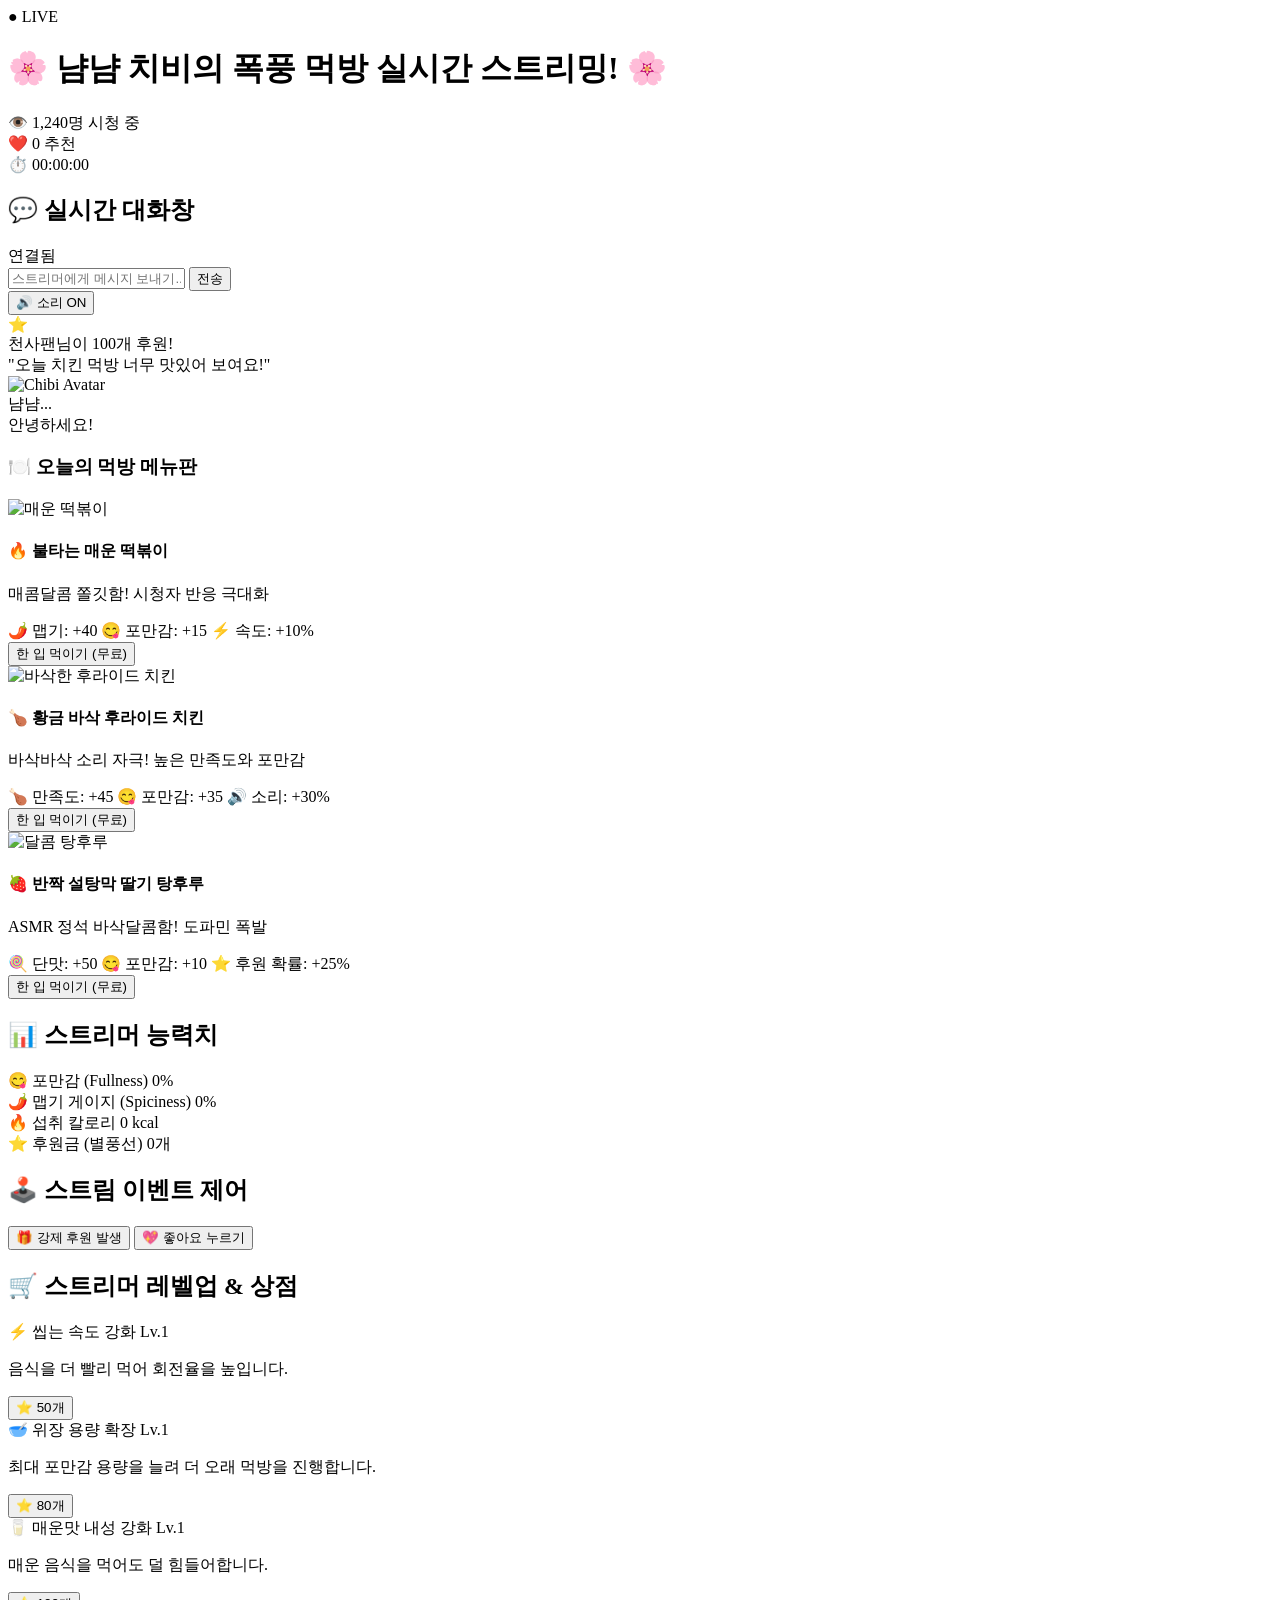
==== index.html @ 7b07ee80 "Upload index.html" ====
<!DOCTYPE html>
<html lang="ko">
<head>
    <meta charset="UTF-8">
    <meta name="viewport" content="width=device-width, initial-scale=1.0">
    <title>Chibi Mukbang Simulator - 침샘 자극 먹방 시뮬레이터</title>
    <meta name="description" content="귀여운 치비 캐릭터에게 맛있는 음식을 먹이고, 실시간 채팅 피드백과 별풍선 후원을 받으며 최고의 먹방 스트리머가 되어보세요!">
    
    <!-- Google Fonts -->
    <link rel="preconnect" href="https://fonts.googleapis.com">
    <link rel="preconnect" href="https://fonts.gstatic.com" crossorigin>
    <link href="https://fonts.googleapis.com/css2?family=Outfit:wght@300;400;600;800&family=Noto+Sans+KR:wght@300;400;700;900&display=swap" rel="stylesheet">
    
    <link rel="stylesheet" href="index.css">
</head>
<body>
    <div class="app-container">
        <!-- TOP BROADCAST HEADER -->
        <header class="stream-header">
            <div class="stream-title-group">
                <span class="live-badge" id="live-indicator">● LIVE</span>
                <h1 class="stream-title" id="main-title">🌸 냠냠 치비의 폭풍 먹방 실시간 스트리밍! 🌸</h1>
            </div>
            <div class="stream-meta">
                <div class="meta-item">
                    <span class="meta-icon">👁️</span>
                    <span id="viewer-count" class="meta-value">1,240</span>명 시청 중
                </div>
                <div class="meta-item">
                    <span class="meta-icon">❤️</span>
                    <span id="like-count" class="meta-value">0</span> 추천
                </div>
                <div class="meta-item">
                    <span class="meta-icon">⏱️</span>
                    <span id="stream-timer" class="meta-value">00:00:00</span>
                </div>
            </div>
        </header>

        <!-- MAIN LAYOUT GRID -->
        <main class="main-layout">
            <!-- LEFT PANEL: LIVE CHAT -->
            <section class="panel chat-panel" id="chat-section">
                <div class="panel-header">
                    <h2>💬 실시간 대화창</h2>
                    <span class="chat-status">연결됨</span>
                </div>
                <div class="chat-container" id="chat-messages">
                    <!-- Chat messages will be dynamically added here -->
                </div>
                <div class="chat-input-area">
                    <input type="text" id="user-chat-input" placeholder="스트리머에게 메시지 보내기..." autocomplete="off">
                    <button id="send-chat-btn">전송</button>
                </div>
            </section>

            <!-- CENTER PANEL: LIVE VIDEO STREAM & FOOD TABLE -->
            <section class="video-panel">
                <!-- Virtual Stream Screen -->
                <div class="stream-screen" id="stream-screen">
                    <!-- Floating coins / stars container -->
                    <div class="effect-layer" id="effect-layer"></div>
                    
                    <!-- Sound Toggle -->
                    <button class="sound-toggle" id="sound-toggle-btn" title="소리 켜기/끄기">🔊 소리 ON</button>
                    
                    <!-- Fullscreen donation overlay -->
                    <div class="donation-overlay" id="donation-overlay">
                        <div class="donation-alert-box">
                            <div class="star-animation">⭐</div>
                            <div class="donation-text" id="donation-alert-text">
                                <span class="donator-name">천사팬</span>님이 <span class="star-balloon-count">100개</span> 후원!
                            </div>
                            <div class="donation-message" id="donation-alert-message">"오늘 치킨 먹방 너무 맛있어 보여요!"</div>
                        </div>
                    </div>

                    <!-- Avatar Area -->
                    <div class="avatar-container" id="avatar-container">
                        <img src="assets/avatar_normal.jpg" alt="Chibi Avatar" class="avatar-image" id="avatar-img">
                        <div class="chewing-indicator" id="chewing-indicator">냠냠...</div>
                        <div class="reaction-bubble" id="reaction-bubble">안녕하세요!</div>
                    </div>
                </div>

                <!-- Food Table Display -->
                <div class="food-table-container">
                    <h3 class="section-title">🍽️ 오늘의 먹방 메뉴판</h3>
                    <div class="food-menu" id="food-menu-list">
                        <!-- Food card 1: Tteokbokki -->
                        <div class="food-card" id="food-tteokbokki" data-food="tteokbokki">
                            <div class="food-image-wrapper">
                                <img src="assets/tteokbokki.jpg" alt="매운 떡볶이">
                            </div>
                            <div class="food-info">
                                <h4 class="food-name">🔥 불타는 매운 떡볶이</h4>
                                <p class="food-desc">매콤달콤 쫄깃함! 시청자 반응 극대화</p>
                                <div class="food-stats">
                                    <span>🌶️ 맵기: +40</span>
                                    <span>😋 포만감: +15</span>
                                    <span>⚡ 속도: +10%</span>
                                </div>
                                <button class="feed-btn">한 입 먹이기 (무료)</button>
                            </div>
                        </div>

                        <!-- Food card 2: Fried Chicken -->
                        <div class="food-card" id="food-chicken" data-food="fried_chicken">
                            <div class="food-image-wrapper">
                                <img src="assets/fried_chicken.jpg" alt="바삭한 후라이드 치킨">
                            </div>
                            <div class="food-info">
                                <h4 class="food-name">🍗 황금 바삭 후라이드 치킨</h4>
                                <p class="food-desc">바삭바삭 소리 자극! 높은 만족도와 포만감</p>
                                <div class="food-stats">
                                    <span>🍗 만족도: +45</span>
                                    <span>😋 포만감: +35</span>
                                    <span>🔊 소리: +30%</span>
                                </div>
                                <button class="feed-btn">한 입 먹이기 (무료)</button>
                            </div>
                        </div>

                        <!-- Food card 3: Tanghulu -->
                        <div class="food-card" id="food-tanghulu" data-food="tanghulu">
                            <div class="food-image-wrapper">
                                <img src="assets/tanghulu.jpg" alt="달콤 탕후루">
                            </div>
                            <div class="food-info">
                                <h4 class="food-name">🍓 반짝 설탕막 딸기 탕후루</h4>
                                <p class="food-desc">ASMR 정석 바삭달콤함! 도파민 폭발</p>
                                <div class="food-stats">
                                    <span>🍭 단맛: +50</span>
                                    <span>😋 포만감: +10</span>
                                    <span>⭐ 후원 확률: +25%</span>
                                </div>
                                <button class="feed-btn">한 입 먹이기 (무료)</button>
                            </div>
                        </div>
                    </div>
                </div>
            </section>

            <!-- RIGHT PANEL: STATS & UPGRADES -->
            <section class="panel stats-panel">
                <!-- Streamer Stats -->
                <div class="panel-section stats-section">
                    <h2>📊 스트리머 능력치</h2>
                    <div class="progress-bar-group">
                        <div class="bar-label">
                            <span>😋 포만감 (Fullness)</span>
                            <span id="fullness-val">0%</span>
                        </div>
                        <div class="progress-bar">
                            <div class="bar-fill fullness-fill" id="fullness-bar" style="width: 0%"></div>
                        </div>
                    </div>

                    <div class="progress-bar-group">
                        <div class="bar-label">
                            <span>🌶️ 맵기 게이지 (Spiciness)</span>
                            <span id="spice-val">0%</span>
                        </div>
                        <div class="progress-bar">
                            <div class="bar-fill spice-fill" id="spice-bar" style="width: 0%"></div>
                        </div>
                    </div>

                    <div class="stats-grid">
                        <div class="stat-card">
                            <span class="stat-title">🔥 섭취 칼로리</span>
                            <span class="stat-value" id="calories-val">0 kcal</span>
                        </div>
                        <div class="stat-card gold-card">
                            <span class="stat-title">⭐ 후원금 (별풍선)</span>
                            <span class="stat-value" id="gold-val">0개</span>
                        </div>
                    </div>
                </div>

                <!-- Simulation controls (Debug/Cheats) -->
                <div class="panel-section debug-section">
                    <h2>🕹️ 스트림 이벤트 제어</h2>
                    <div class="btn-group-row">
                        <button class="action-btn" id="simulate-donation-btn">🎁 강제 후원 발생</button>
                        <button class="action-btn" id="stream-like-btn">💖 좋아요 누르기</button>
                    </div>
                </div>

                <!-- Upgrades / Shop -->
                <div class="panel-section shop-section">
                    <h2>🛒 스트리머 레벨업 & 상점</h2>
                    <div class="upgrade-list">
                        <!-- Upgrade 1 -->
                        <div class="upgrade-item" id="up-eat-speed">
                            <div class="upgrade-info">
                                <span class="upgrade-name">⚡ 씹는 속도 강화</span>
                                <span class="upgrade-level" id="eat-speed-lvl">Lv.1</span>
                                <p class="upgrade-desc">음식을 더 빨리 먹어 회전율을 높입니다.</p>
                            </div>
                            <button class="upgrade-btn" data-upgrade="speed">⭐ 50개</button>
                        </div>

                        <!-- Upgrade 2 -->
                        <div class="upgrade-item" id="up-stomach">
                            <div class="upgrade-info">
                                <span class="upgrade-name">🥣 위장 용량 확장</span>
                                <span class="upgrade-level" id="stomach-lvl">Lv.1</span>
                                <p class="upgrade-desc">최대 포만감 용량을 늘려 더 오래 먹방을 진행합니다.</p>
                            </div>
                            <button class="upgrade-btn" data-upgrade="stomach">⭐ 80개</button>
                        </div>

                        <!-- Upgrade 3 -->
                        <div class="upgrade-item" id="up-spice-res">
                            <div class="upgrade-info">
                                <span class="upgrade-name">🥛 매운맛 내성 강화</span>
                                <span class="upgrade-level" id="spice-lvl">Lv.1</span>
                                <p class="upgrade-desc">매운 음식을 먹어도 덜 힘들어합니다.</p>
                            </div>
                            <button class="upgrade-btn" data-upgrade="spice">⭐ 100개</button>
                        </div>
                    </div>
                </div>
            </section>
        </main>
    </div>

    <script src="app.js"></script>
</body>
</html>
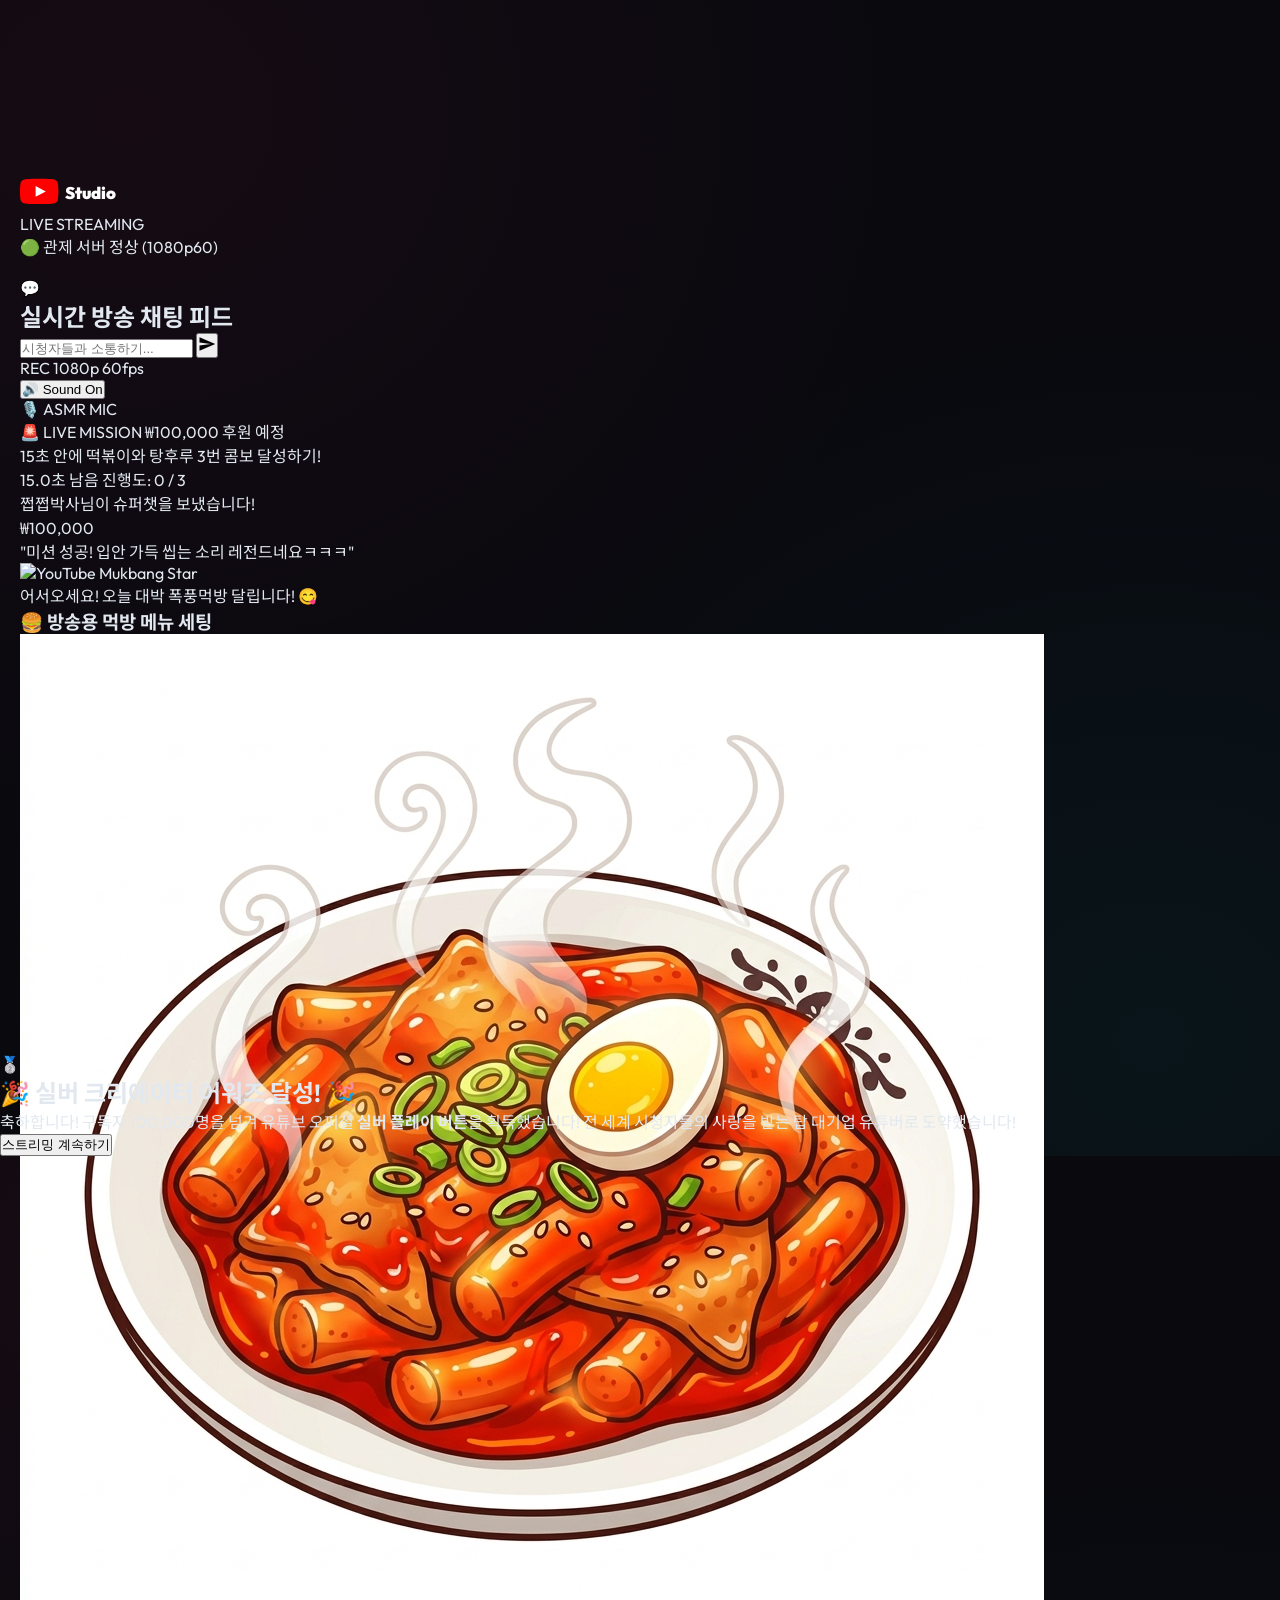
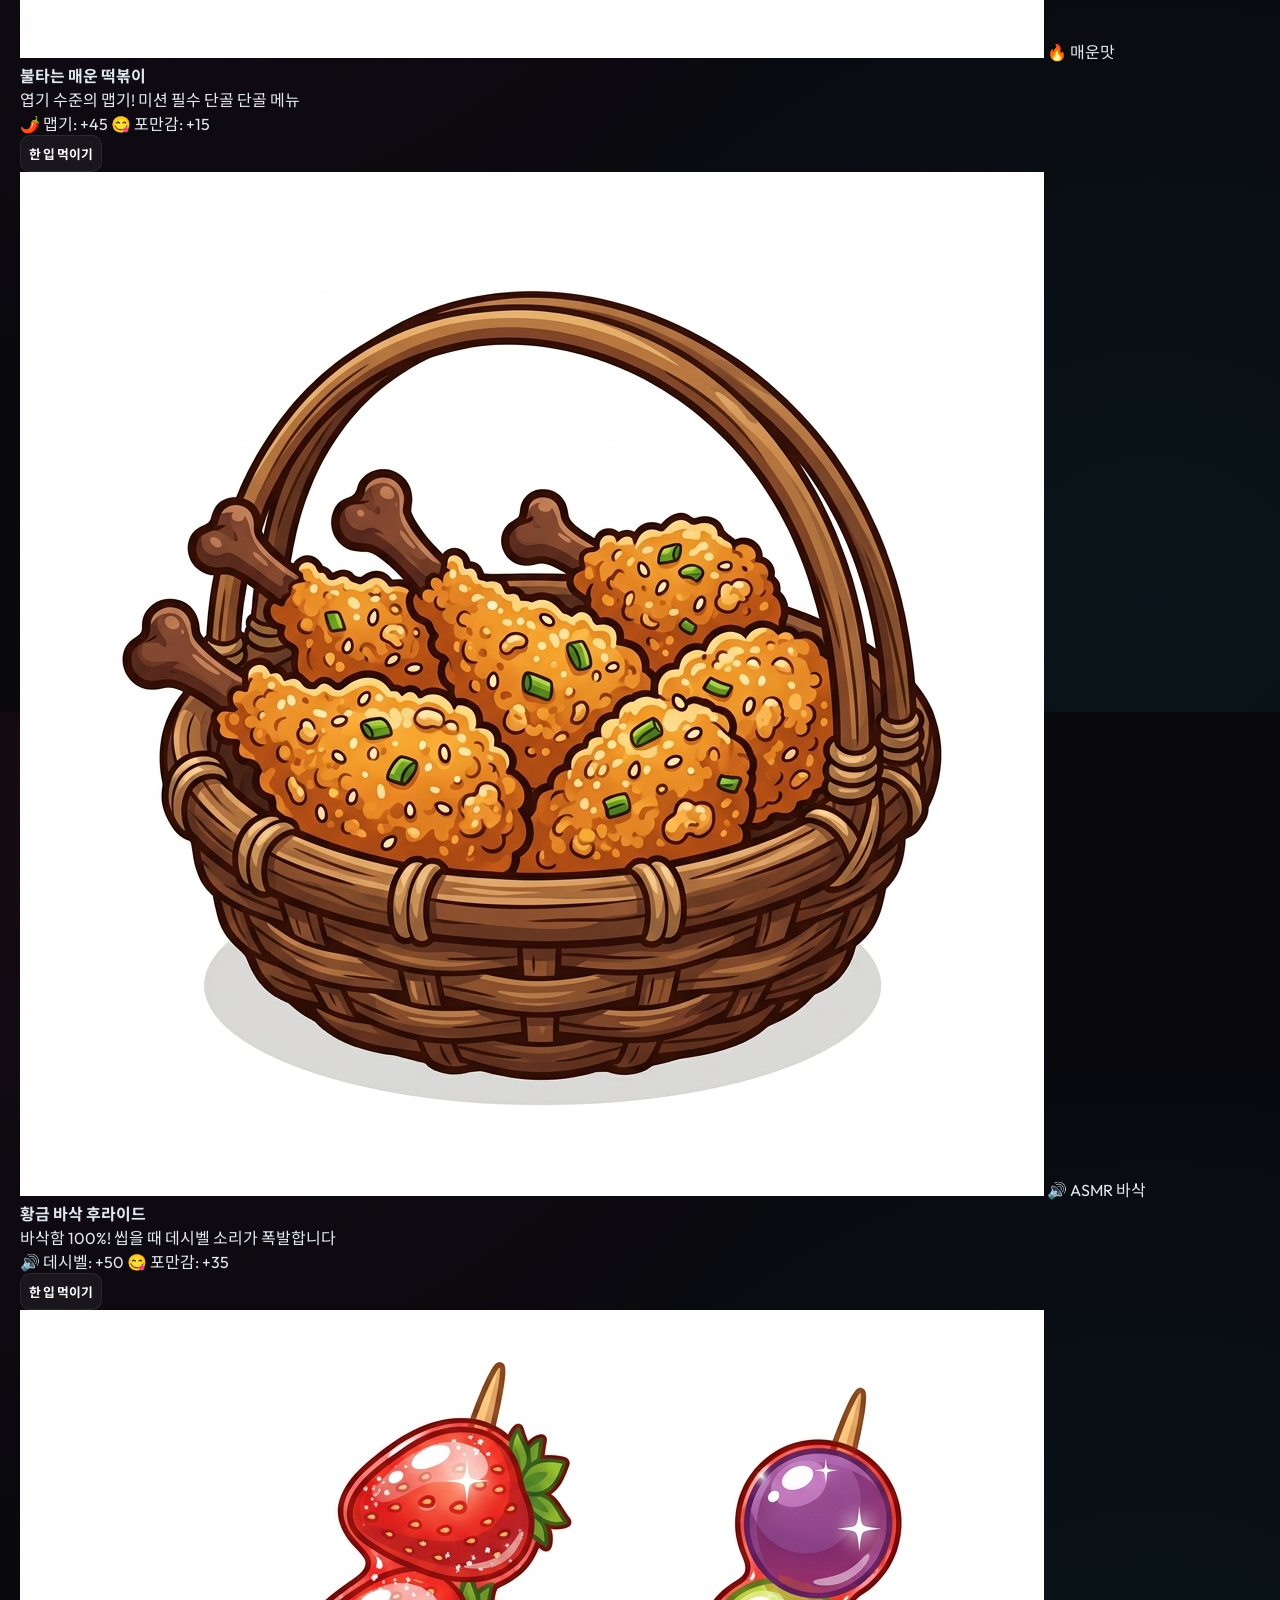
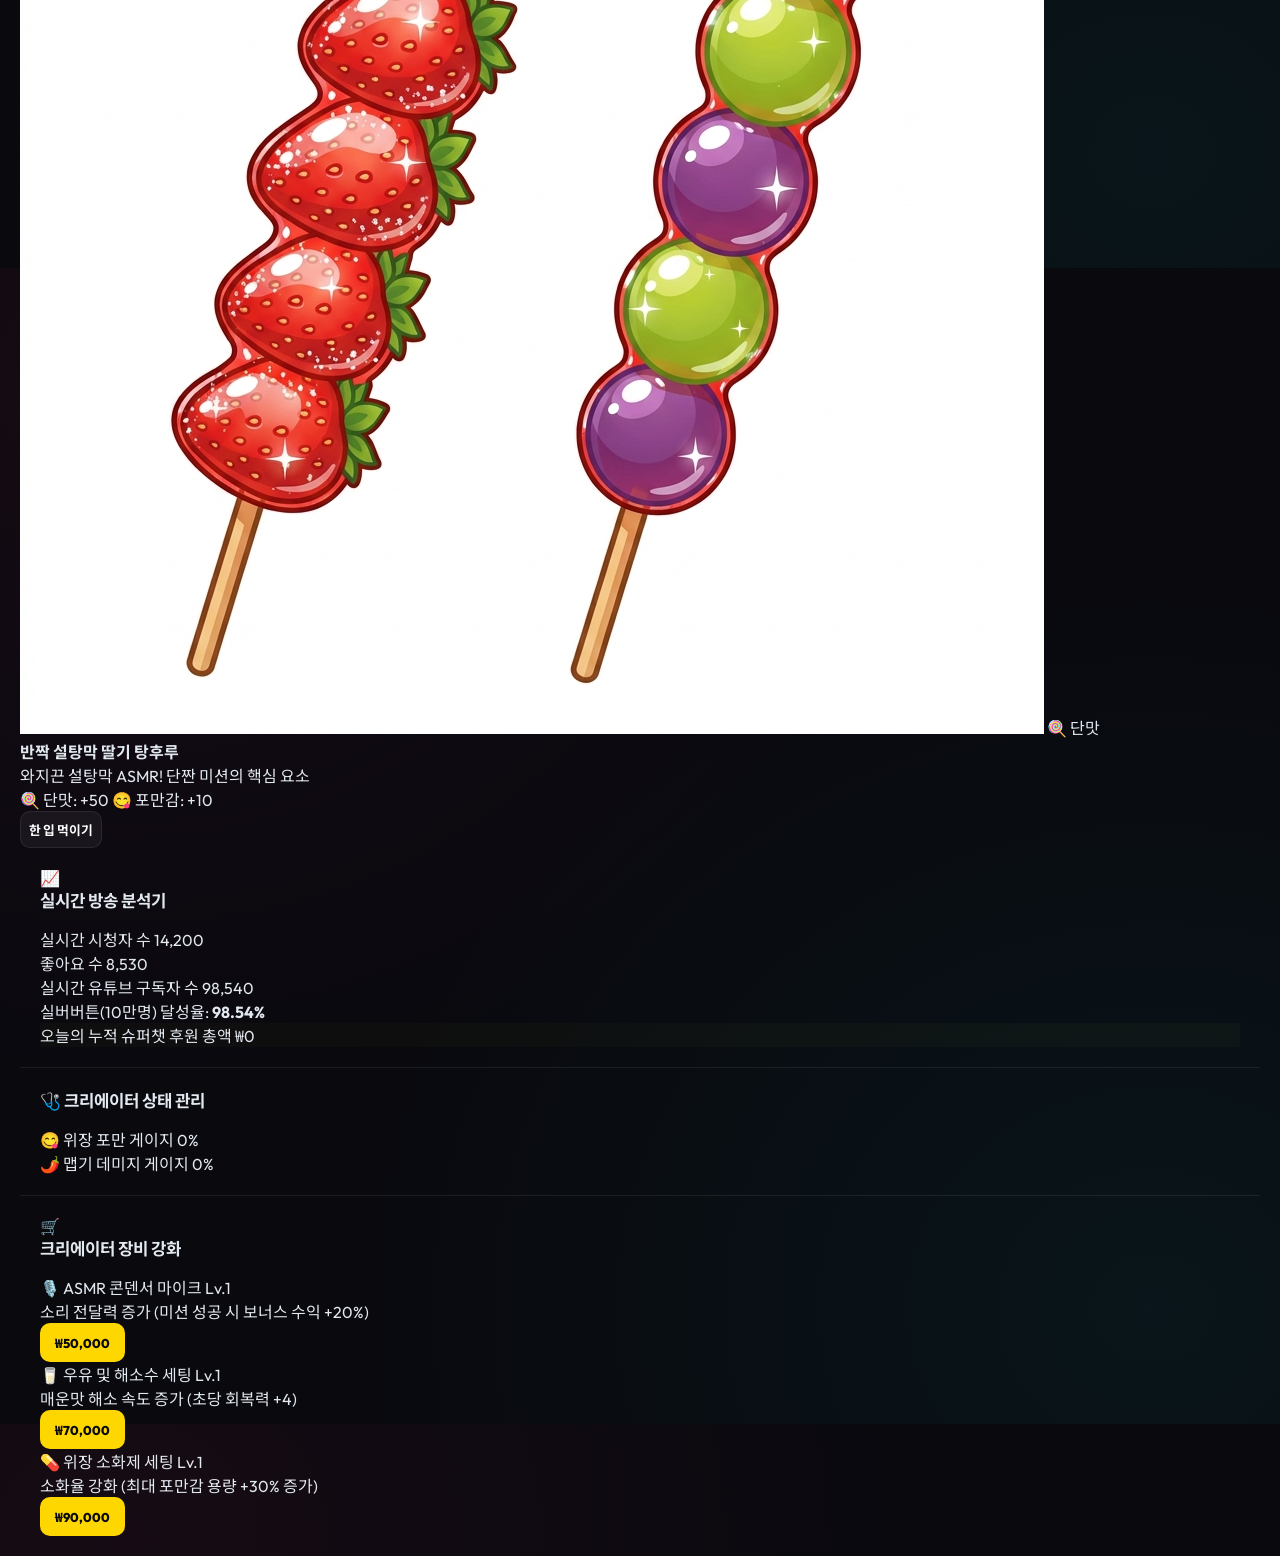
==== commit 8a064ce0: "Upload index.html" ====
--- a/index.html
+++ b/index.html
@@ -3,222 +3,302 @@
 <head>
     <meta charset="UTF-8">
     <meta name="viewport" content="width=device-width, initial-scale=1.0">
-    <title>Chibi Mukbang Simulator - 침샘 자극 먹방 시뮬레이터</title>
-    <meta name="description" content="귀여운 치비 캐릭터에게 맛있는 음식을 먹이고, 실시간 채팅 피드백과 별풍선 후원을 받으며 최고의 먹방 스트리머가 되어보세요!">
+    <title>YouTube Creator Mukbang Live - 크리에이터 먹방 라이브</title>
+    <meta name="description" content="인기 먹방 크리에이터가 되어 실시간 미션을 해결하고, 고액의 슈퍼챗 후원을 유도해 대기업 실버버튼 유튜버로 성장하세요!">
     
     <!-- Google Fonts -->
     <link rel="preconnect" href="https://fonts.googleapis.com">
     <link rel="preconnect" href="https://fonts.gstatic.com" crossorigin>
-    <link href="https://fonts.googleapis.com/css2?family=Outfit:wght@300;400;600;800&family=Noto+Sans+KR:wght@300;400;700;900&display=swap" rel="stylesheet">
+    <link href="https://fonts.googleapis.com/css2?family=Outfit:wght@300;400;600;700;900&family=Noto+Sans+KR:wght@300;400;500;700;900&display=swap" rel="stylesheet">
     
     <link rel="stylesheet" href="index.css">
 </head>
 <body>
+    <!-- Fullscreen celebration confetti canvas -->
+    <canvas id="confetti-canvas"></canvas>
+
     <div class="app-container">
-        <!-- TOP BROADCAST HEADER -->
-        <header class="stream-header">
-            <div class="stream-title-group">
-                <span class="live-badge" id="live-indicator">● LIVE</span>
-                <h1 class="stream-title" id="main-title">🌸 냠냠 치비의 폭풍 먹방 실시간 스트리밍! 🌸</h1>
+        <!-- YOUTUBE CREATOR STUDIO HEADER -->
+        <header class="studio-header">
+            <div class="header-left">
+                <!-- YouTube Logo SVG -->
+                <svg class="yt-logo" viewBox="0 0 200 60" width="120" height="36">
+                    <path fill="#FF0000" d="M63,14.8c-0.7-2.6-2.7-4.7-5.3-5.4C53,8,32,8,32,8S11,8,6.3,9.4c-2.6,0.7-4.6,2.7-5.3,5.4C0,19.5,0,29,0,29s0,9.5,1,14.2c0.7,2.6,2.7,4.7,5.3,5.4C11,50,32,50,32,50s21,0,25.7-1.4c2.6-0.7,4.6-2.7,5.3-5.4c1-4.7,1-14.2,1-14.2S64,19.5,63,14.8z"/>
+                    <polygon fill="#FFFFFF" points="26,38 43,29 26,20"/>
+                    <text x="75" y="42" font-family="'Outfit', sans-serif" font-weight="900" font-size="28" fill="#FFFFFF">Studio</text>
+                </svg>
+                <div class="stream-badge-group">
+                    <span class="live-dot"></span>
+                    <span class="live-label">LIVE STREAMING</span>
+                </div>
             </div>
-            <div class="stream-meta">
-                <div class="meta-item">
-                    <span class="meta-icon">👁️</span>
-                    <span id="viewer-count" class="meta-value">1,240</span>명 시청 중
-                </div>
-                <div class="meta-item">
-                    <span class="meta-icon">❤️</span>
-                    <span id="like-count" class="meta-value">0</span> 추천
-                </div>
-                <div class="meta-item">
-                    <span class="meta-icon">⏱️</span>
-                    <span id="stream-timer" class="meta-value">00:00:00</span>
-                </div>
+            <div class="header-right">
+                <span class="server-status">🟢 관제 서버 정상 (1080p60)</span>
             </div>
         </header>
 
-        <!-- MAIN LAYOUT GRID -->
-        <main class="main-layout">
-            <!-- LEFT PANEL: LIVE CHAT -->
-            <section class="panel chat-panel" id="chat-section">
-                <div class="panel-header">
-                    <h2>💬 실시간 대화창</h2>
-                    <span class="chat-status">연결됨</span>
-                </div>
-                <div class="chat-container" id="chat-messages">
-                    <!-- Chat messages will be dynamically added here -->
-                </div>
-                <div class="chat-input-area">
-                    <input type="text" id="user-chat-input" placeholder="스트리머에게 메시지 보내기..." autocomplete="off">
-                    <button id="send-chat-btn">전송</button>
+        <!-- MAIN CREATOR WORKSPACE GRID -->
+        <main class="creator-workspace">
+            
+            <!-- LEFT PANEL: CHAT & SUPER CHATS -->
+            <section class="workspace-panel chat-panel-container">
+                <div class="panel-head">
+                    <div class="panel-title">
+                        <span class="icon">💬</span>
+                        <h2>실시간 방송 채팅 피드</h2>
+                    </div>
+                </div>
+                
+                <!-- Pinned Super Chats Section -->
+                <div class="pinned-superchats" id="pinned-superchats-area">
+                    <!-- Super chat banners will attach here dynamically -->
+                </div>
+                
+                <!-- Chat Feed Scroll Container -->
+                <div class="chat-feed" id="chat-messages">
+                    <!-- Dynamic chat messages go here -->
+                </div>
+                
+                <!-- Chat Input (Interactive UI) -->
+                <div class="chat-input-wrapper">
+                    <input type="text" id="user-chat-input" placeholder="시청자들과 소통하기..." autocomplete="off">
+                    <button id="send-chat-btn">
+                        <svg viewBox="0 0 24 24" width="18" height="18" fill="currentColor">
+                            <path d="M2.01 21L23 12 2.01 3 2 10l15 2-15 2z"/>
+                        </svg>
+                    </button>
                 </div>
             </section>
 
-            <!-- CENTER PANEL: LIVE VIDEO STREAM & FOOD TABLE -->
-            <section class="video-panel">
-                <!-- Virtual Stream Screen -->
-                <div class="stream-screen" id="stream-screen">
-                    <!-- Floating coins / stars container -->
+            <!-- CENTER PANEL: CAMERA FEED & FOOD MENU -->
+            <section class="center-content">
+                
+                <!-- Camera Feed Container (Streaming screen) -->
+                <div class="camera-feed-box" id="stream-screen">
+                    <!-- Confetti particle element layer -->
                     <div class="effect-layer" id="effect-layer"></div>
-                    
-                    <!-- Sound Toggle -->
-                    <button class="sound-toggle" id="sound-toggle-btn" title="소리 켜기/끄기">🔊 소리 ON</button>
-                    
-                    <!-- Fullscreen donation overlay -->
-                    <div class="donation-overlay" id="donation-overlay">
-                        <div class="donation-alert-box">
-                            <div class="star-animation">⭐</div>
-                            <div class="donation-text" id="donation-alert-text">
-                                <span class="donator-name">천사팬</span>님이 <span class="star-balloon-count">100개</span> 후원!
-                            </div>
-                            <div class="donation-message" id="donation-alert-message">"오늘 치킨 먹방 너무 맛있어 보여요!"</div>
-                        </div>
-                    </div>
-
-                    <!-- Avatar Area -->
-                    <div class="avatar-container" id="avatar-container">
-                        <img src="assets/avatar_normal.jpg" alt="Chibi Avatar" class="avatar-image" id="avatar-img">
-                        <div class="chewing-indicator" id="chewing-indicator">냠냠...</div>
-                        <div class="reaction-bubble" id="reaction-bubble">안녕하세요!</div>
-                    </div>
-                </div>
-
-                <!-- Food Table Display -->
-                <div class="food-table-container">
-                    <h3 class="section-title">🍽️ 오늘의 먹방 메뉴판</h3>
-                    <div class="food-menu" id="food-menu-list">
-                        <!-- Food card 1: Tteokbokki -->
-                        <div class="food-card" id="food-tteokbokki" data-food="tteokbokki">
-                            <div class="food-image-wrapper">
-                                <img src="assets/tteokbokki.jpg" alt="매운 떡볶이">
-                            </div>
-                            <div class="food-info">
-                                <h4 class="food-name">🔥 불타는 매운 떡볶이</h4>
-                                <p class="food-desc">매콤달콤 쫄깃함! 시청자 반응 극대화</p>
-                                <div class="food-stats">
-                                    <span>🌶️ 맵기: +40</span>
+
+                    <!-- Viewfinder Camera Overlays (Premium Detail) -->
+                    <div class="camera-grid-lines"></div>
+                    <div class="camera-corners"></div>
+                    <div class="camera-rec-group">
+                        <span class="rec-dot"></span>
+                        <span class="rec-text">REC</span>
+                        <span class="rec-quality">1080p 60fps</span>
+                    </div>
+
+                    <!-- Audio sound settings -->
+                    <button class="sound-control-btn" id="sound-toggle-btn">🔊 Sound On</button>
+
+                    <!-- Real-Time ASMR Mic Equalizer Graph -->
+                    <div class="asmr-mic-meter">
+                        <div class="mic-icon">🎙️ ASMR MIC</div>
+                        <div class="equalizer-bars" id="eq-bars">
+                            <div class="eq-bar" style="height: 10%"></div>
+                            <div class="eq-bar" style="height: 15%"></div>
+                            <div class="eq-bar" style="height: 8%"></div>
+                            <div class="eq-bar" style="height: 25%"></div>
+                            <div class="eq-bar" style="height: 18%"></div>
+                            <div class="eq-bar" style="height: 35%"></div>
+                            <div class="eq-bar" style="height: 12%"></div>
+                            <div class="eq-bar" style="height: 5%"></div>
+                        </div>
+                    </div>
+
+                    <!-- Dynamic Live Mission Box overlay -->
+                    <div class="live-mission-card" id="mission-card">
+                        <div class="mission-header">
+                            <span class="mission-tag">🚨 LIVE MISSION</span>
+                            <span class="mission-reward" id="mission-reward-txt">₩100,000 후원 예정</span>
+                        </div>
+                        <div class="mission-body">
+                            <p class="mission-desc" id="mission-desc-txt">15초 안에 떡볶이와 탕후루 3번 콤보 달성하기!</p>
+                            <!-- Progress bar -->
+                            <div class="mission-progress-container">
+                                <div class="mission-progress-bar" id="mission-progress-bar" style="width: 100%"></div>
+                            </div>
+                            <div class="mission-meta">
+                                <span class="mission-timer" id="mission-timer-txt">15.0초 남음</span>
+                                <span class="mission-status" id="mission-status-txt">진행도: 0 / 3</span>
+                            </div>
+                        </div>
+                    </div>
+
+                    <!-- Giant Overlay Alert for Super Chat Success -->
+                    <div class="superchat-fullscreen-overlay" id="superchat-overlay">
+                        <div class="sc-alert-card">
+                            <div class="sc-alert-header">
+                                <span class="sc-alert-name" id="sc-alert-user">쩝쩝박사</span>님이 슈퍼챗을 보냈습니다!
+                            </div>
+                            <div class="sc-alert-amount" id="sc-alert-price">₩100,000</div>
+                            <div class="sc-alert-message" id="sc-alert-msg">"미션 성공! 입안 가득 씹는 소리 레전드네요ㅋㅋㅋ"</div>
+                        </div>
+                    </div>
+
+                    <!-- Main Character View (The kid uploaded image) -->
+                    <div class="character-wrapper" id="avatar-container">
+                        <img src="assets/avatar_kid.png" alt="YouTube Mukbang Star" class="character-img" id="avatar-img">
+                        <!-- Chewing details -->
+                        <div class="chewing-crumbs" id="chewing-crumbs"></div>
+                        <div class="avatar-balloon" id="avatar-speech">어서오세요! 오늘 대박 폭풍먹방 달립니다! 😋</div>
+                    </div>
+                </div>
+
+                <!-- Food Menu Board -->
+                <div class="menu-board">
+                    <h3 class="board-title">🍔 방송용 먹방 메뉴 세팅</h3>
+                    <div class="food-grid">
+                        <!-- Food 1: Spicy Tteokbokki -->
+                        <div class="food-item-card" data-food="tteokbokki">
+                            <div class="food-thumb">
+                                <img src="assets/tteokbokki.jpg" alt="떡볶이">
+                                <span class="food-flavor spicy-tag">🔥 매운맛</span>
+                            </div>
+                            <div class="food-details">
+                                <h4>불타는 매운 떡볶이</h4>
+                                <p>엽기 수준의 맵기! 미션 필수 단골 단골 메뉴</p>
+                                <div class="food-spec">
+                                    <span>🌶️ 맵기: +45</span>
                                     <span>😋 포만감: +15</span>
-                                    <span>⚡ 속도: +10%</span>
                                 </div>
-                                <button class="feed-btn">한 입 먹이기 (무료)</button>
-                            </div>
-                        </div>
-
-                        <!-- Food card 2: Fried Chicken -->
-                        <div class="food-card" id="food-chicken" data-food="fried_chicken">
-                            <div class="food-image-wrapper">
-                                <img src="assets/fried_chicken.jpg" alt="바삭한 후라이드 치킨">
-                            </div>
-                            <div class="food-info">
-                                <h4 class="food-name">🍗 황금 바삭 후라이드 치킨</h4>
-                                <p class="food-desc">바삭바삭 소리 자극! 높은 만족도와 포만감</p>
-                                <div class="food-stats">
-                                    <span>🍗 만족도: +45</span>
+                                <button class="feed-btn">한 입 먹이기</button>
+                            </div>
+                        </div>
+
+                        <!-- Food 2: Crispy Chicken -->
+                        <div class="food-item-card" data-food="fried_chicken">
+                            <div class="food-thumb">
+                                <img src="assets/fried_chicken.jpg" alt="치킨">
+                                <span class="food-flavor crispy-tag">🔊 ASMR 바삭</span>
+                            </div>
+                            <div class="food-details">
+                                <h4>황금 바삭 후라이드</h4>
+                                <p>바삭함 100%! 씹을 때 데시벨 소리가 폭발합니다</p>
+                                <div class="food-spec">
+                                    <span>🔊 데시벨: +50</span>
                                     <span>😋 포만감: +35</span>
-                                    <span>🔊 소리: +30%</span>
                                 </div>
-                                <button class="feed-btn">한 입 먹이기 (무료)</button>
-                            </div>
-                        </div>
-
-                        <!-- Food card 3: Tanghulu -->
-                        <div class="food-card" id="food-tanghulu" data-food="tanghulu">
-                            <div class="food-image-wrapper">
-                                <img src="assets/tanghulu.jpg" alt="달콤 탕후루">
-                            </div>
-                            <div class="food-info">
-                                <h4 class="food-name">🍓 반짝 설탕막 딸기 탕후루</h4>
-                                <p class="food-desc">ASMR 정석 바삭달콤함! 도파민 폭발</p>
-                                <div class="food-stats">
+                                <button class="feed-btn">한 입 먹이기</button>
+                            </div>
+                        </div>
+
+                        <!-- Food 3: Sweet Tanghulu -->
+                        <div class="food-item-card" data-food="tanghulu">
+                            <div class="food-thumb">
+                                <img src="assets/tanghulu.jpg" alt="탕후루">
+                                <span class="food-flavor sweet-tag">🍭 단맛</span>
+                            </div>
+                            <div class="food-details">
+                                <h4>반짝 설탕막 딸기 탕후루</h4>
+                                <p>와지끈 설탕막 ASMR! 단짠 미션의 핵심 요소</p>
+                                <div class="food-spec">
                                     <span>🍭 단맛: +50</span>
                                     <span>😋 포만감: +10</span>
-                                    <span>⭐ 후원 확률: +25%</span>
                                 </div>
-                                <button class="feed-btn">한 입 먹이기 (무료)</button>
+                                <button class="feed-btn">한 입 먹이기</button>
                             </div>
                         </div>
                     </div>
                 </div>
             </section>
 
-            <!-- RIGHT PANEL: STATS & UPGRADES -->
-            <section class="panel stats-panel">
-                <!-- Streamer Stats -->
-                <div class="panel-section stats-section">
-                    <h2>📊 스트리머 능력치</h2>
-                    <div class="progress-bar-group">
-                        <div class="bar-label">
-                            <span>😋 포만감 (Fullness)</span>
-                            <span id="fullness-val">0%</span>
-                        </div>
-                        <div class="progress-bar">
-                            <div class="bar-fill fullness-fill" id="fullness-bar" style="width: 0%"></div>
-                        </div>
-                    </div>
-
-                    <div class="progress-bar-group">
-                        <div class="bar-label">
-                            <span>🌶️ 맵기 게이지 (Spiciness)</span>
-                            <span id="spice-val">0%</span>
-                        </div>
-                        <div class="progress-bar">
-                            <div class="bar-fill spice-fill" id="spice-bar" style="width: 0%"></div>
-                        </div>
-                    </div>
-
-                    <div class="stats-grid">
-                        <div class="stat-card">
-                            <span class="stat-title">🔥 섭취 칼로리</span>
-                            <span class="stat-value" id="calories-val">0 kcal</span>
-                        </div>
-                        <div class="stat-card gold-card">
-                            <span class="stat-title">⭐ 후원금 (별풍선)</span>
-                            <span class="stat-value" id="gold-val">0개</span>
-                        </div>
-                    </div>
-                </div>
-
-                <!-- Simulation controls (Debug/Cheats) -->
-                <div class="panel-section debug-section">
-                    <h2>🕹️ 스트림 이벤트 제어</h2>
-                    <div class="btn-group-row">
-                        <button class="action-btn" id="simulate-donation-btn">🎁 강제 후원 발생</button>
-                        <button class="action-btn" id="stream-like-btn">💖 좋아요 누르기</button>
-                    </div>
-                </div>
-
-                <!-- Upgrades / Shop -->
+            <!-- RIGHT PANEL: DASHBOARD & UPGRADES -->
+            <section class="workspace-panel stats-panel-container">
+                <!-- YouTube Real-Time Live Analytics -->
+                <div class="panel-section analytics-section">
+                    <div class="panel-title">
+                        <span class="icon">📈</span>
+                        <h2>실시간 방송 분석기</h2>
+                    </div>
+                    
+                    <!-- Stats Dashboard Grid -->
+                    <div class="analytics-grid">
+                        <div class="analytics-card">
+                            <span class="card-lbl">실시간 시청자 수</span>
+                            <span class="card-val text-blue" id="viewer-count">14,200</span>
+                        </div>
+                        <div class="analytics-card">
+                            <span class="card-lbl">좋아요 수</span>
+                            <span class="card-val text-pink" id="like-count">8,530</span>
+                        </div>
+                        <div class="analytics-card full-width-card">
+                            <span class="card-lbl">실시간 유튜브 구독자 수</span>
+                            <span class="card-val text-red" id="sub-count">98,540</span>
+                            <!-- Progress bar to 100K (Silver Play Button) -->
+                            <div class="goal-sub-progress">
+                                <div class="goal-sub-fill" id="goal-sub-bar" style="width: 98.54%"></div>
+                            </div>
+                            <span class="goal-lbl">실버버튼(10만명) 달성율: <b id="goal-percent-lbl">98.54%</b></span>
+                        </div>
+                        <div class="analytics-card full-width-card gold-card">
+                            <span class="card-lbl">오늘의 누적 슈퍼챗 후원 총액</span>
+                            <span class="card-val text-gold" id="revenue-count">₩0</span>
+                        </div>
+                    </div>
+                </div>
+
+                <!-- Streamer Gauges (spice/fullness) -->
+                <div class="panel-section condition-section">
+                    <h2>🩺 크리에이터 상태 관리</h2>
+                    
+                    <!-- Fullness Gauge -->
+                    <div class="gauge-wrapper">
+                        <div class="gauge-header">
+                            <span>😋 위장 포만 게이지</span>
+                            <span id="fullness-txt">0%</span>
+                        </div>
+                        <div class="progress-track">
+                            <div class="progress-fill fill-blue" id="fullness-bar" style="width: 0%"></div>
+                        </div>
+                    </div>
+
+                    <!-- Spiciness Gauge -->
+                    <div class="gauge-wrapper">
+                        <div class="gauge-header">
+                            <span>🌶️ 맵기 데미지 게이지</span>
+                            <span id="spice-txt">0%</span>
+                        </div>
+                        <div class="progress-track">
+                            <div class="progress-fill fill-red" id="spice-bar" style="width: 0%"></div>
+                        </div>
+                    </div>
+                </div>
+
+                <!-- Upgrades / Level Shop -->
                 <div class="panel-section shop-section">
-                    <h2>🛒 스트리머 레벨업 & 상점</h2>
-                    <div class="upgrade-list">
-                        <!-- Upgrade 1 -->
-                        <div class="upgrade-item" id="up-eat-speed">
-                            <div class="upgrade-info">
-                                <span class="upgrade-name">⚡ 씹는 속도 강화</span>
-                                <span class="upgrade-level" id="eat-speed-lvl">Lv.1</span>
-                                <p class="upgrade-desc">음식을 더 빨리 먹어 회전율을 높입니다.</p>
-                            </div>
-                            <button class="upgrade-btn" data-upgrade="speed">⭐ 50개</button>
-                        </div>
-
-                        <!-- Upgrade 2 -->
-                        <div class="upgrade-item" id="up-stomach">
-                            <div class="upgrade-info">
-                                <span class="upgrade-name">🥣 위장 용량 확장</span>
-                                <span class="upgrade-level" id="stomach-lvl">Lv.1</span>
-                                <p class="upgrade-desc">최대 포만감 용량을 늘려 더 오래 먹방을 진행합니다.</p>
-                            </div>
-                            <button class="upgrade-btn" data-upgrade="stomach">⭐ 80개</button>
-                        </div>
-
-                        <!-- Upgrade 3 -->
-                        <div class="upgrade-item" id="up-spice-res">
-                            <div class="upgrade-info">
-                                <span class="upgrade-name">🥛 매운맛 내성 강화</span>
-                                <span class="upgrade-level" id="spice-lvl">Lv.1</span>
-                                <p class="upgrade-desc">매운 음식을 먹어도 덜 힘들어합니다.</p>
-                            </div>
-                            <button class="upgrade-btn" data-upgrade="spice">⭐ 100개</button>
+                    <div class="panel-title">
+                        <span class="icon">🛒</span>
+                        <h2>크리에이터 장비 강화</h2>
+                    </div>
+                    <div class="equipment-list">
+                        <!-- Upgrade Item 1 -->
+                        <div class="equip-item" id="up-mic">
+                            <div class="equip-info">
+                                <span class="equip-name">🎙️ ASMR 콘덴서 마이크</span>
+                                <span class="equip-level" id="mic-lvl-lbl">Lv.1</span>
+                                <p>소리 전달력 증가 (미션 성공 시 보너스 수익 +20%)</p>
+                            </div>
+                            <button class="upgrade-btn" data-upgrade="mic">₩50,000</button>
+                        </div>
+
+                        <!-- Upgrade Item 2 -->
+                        <div class="equip-item" id="up-water">
+                            <div class="equip-info">
+                                <span class="equip-name">🥛 우유 및 해소수 세팅</span>
+                                <span class="equip-level" id="water-lvl-lbl">Lv.1</span>
+                                <p>매운맛 해소 속도 증가 (초당 회복력 +4)</p>
+                            </div>
+                            <button class="upgrade-btn" data-upgrade="water">₩70,000</button>
+                        </div>
+
+                        <!-- Upgrade Item 3 -->
+                        <div class="equip-item" id="up-stomach">
+                            <div class="equip-info">
+                                <span class="equip-name">💊 위장 소화제 세팅</span>
+                                <span class="equip-level" id="stomach-lvl-lbl">Lv.1</span>
+                                <p>소화율 강화 (최대 포만감 용량 +30% 증가)</p>
+                            </div>
+                            <button class="upgrade-btn" data-upgrade="stomach">₩90,000</button>
                         </div>
                     </div>
                 </div>
@@ -226,6 +306,16 @@
         </main>
     </div>
 
+    <!-- Silver Play Button popup container -->
+    <div class="silver-modal" id="silver-modal">
+        <div class="silver-card">
+            <div class="silver-trophy">🥈</div>
+            <h2>🎉 실버 크리에이터 어워즈 달성! 🎉</h2>
+            <p>축하합니다! 구독자 100,000명을 넘겨 유튜브 오피셜 <b>실버 플레이 버튼</b>을 획득했습니다! 전 세계 시청자들의 사랑을 받는 탑 대기업 유튜버로 도약했습니다!</p>
+            <button class="close-modal-btn" onclick="document.getElementById('silver-modal').style.display='none'">스트리밍 계속하기</button>
+        </div>
+    </div>
+
     <script src="app.js"></script>
 </body>
 </html>
--- a/index.css
+++ b/index.css
@@ -0,0 +1,883 @@
+/* ==========================================================================
+   DESIGN SYSTEM & VARIABLES
+   ========================================================================== */
+:root {
+    --bg-dark: #09090e;
+    --bg-panel: rgba(18, 18, 29, 0.7);
+    --border-color: rgba(255, 255, 255, 0.08);
+    --border-glow: rgba(0, 229, 255, 0.15);
+    
+    --color-text: #e2e8f0;
+    --color-text-muted: #94a3b8;
+    
+    /* Neon Accents */
+    --accent-pink: #ff2a85;
+    --accent-pink-glow: rgba(255, 42, 133, 0.4);
+    --accent-blue: #00f0ff;
+    --accent-blue-glow: rgba(0, 240, 255, 0.4);
+    --accent-gold: #ffd700;
+    --accent-gold-glow: rgba(255, 215, 0, 0.5);
+    --accent-green: #39ff14;
+    
+    --font-primary: 'Outfit', 'Noto Sans KR', -apple-system, BlinkMacSystemFont, sans-serif;
+    --transition-smooth: all 0.3s cubic-bezier(0.25, 0.8, 0.25, 1);
+}
+
+/* ==========================================================================
+   GLOBAL RESET
+   ========================================================================== */
+* {
+    margin: 0;
+    padding: 0;
+    box-sizing: border-box;
+    scrollbar-width: thin;
+    scrollbar-color: rgba(255, 255, 255, 0.1) transparent;
+}
+
+body {
+    background-color: var(--bg-dark);
+    color: var(--color-text);
+    font-family: var(--font-primary);
+    min-height: 100vh;
+    overflow-x: hidden;
+    background-image: 
+        radial-gradient(at 10% 10%, rgba(255, 42, 133, 0.05) 0px, transparent 50%),
+        radial-gradient(at 90% 90%, rgba(0, 240, 255, 0.05) 0px, transparent 50%);
+}
+
+.app-container {
+    max-width: 1600px;
+    margin: 0 auto;
+    padding: 20px;
+    display: flex;
+    flex-direction: column;
+    gap: 20px;
+    height: 100vh;
+    max-height: 1080px;
+}
+
+/* ==========================================================================
+   HEADER SECTION
+   ========================================================================== */
+.stream-header {
+    background: var(--bg-panel);
+    backdrop-filter: blur(12px);
+    border: 1px solid var(--border-color);
+    padding: 15px 25px;
+    border-radius: 16px;
+    display: flex;
+    justify-content: space-between;
+    align-items: center;
+    box-shadow: 0 8px 32px 0 rgba(0, 0, 0, 0.37);
+}
+
+.stream-title-group {
+    display: flex;
+    align-items: center;
+    gap: 15px;
+}
+
+.live-badge {
+    background: #ff4b4b;
+    color: white;
+    font-weight: 800;
+    padding: 6px 12px;
+    border-radius: 20px;
+    font-size: 0.85rem;
+    letter-spacing: 1px;
+    animation: pulse 1.5s infinite;
+}
+
+.stream-title {
+    font-size: 1.3rem;
+    font-weight: 700;
+    letter-spacing: -0.5px;
+}
+
+.stream-meta {
+    display: flex;
+    gap: 25px;
+    align-items: center;
+}
+
+.meta-item {
+    font-size: 0.95rem;
+    color: var(--color-text-muted);
+}
+
+.meta-value {
+    color: var(--color-text);
+    font-weight: 700;
+    margin-left: 4px;
+    font-variant-numeric: tabular-nums;
+}
+
+/* ==========================================================================
+   LAYOUT GRID
+   ========================================================================== */
+.main-layout {
+    display: grid;
+    grid-template-columns: 360px 1fr 400px;
+    gap: 20px;
+    flex: 1;
+    min-height: 0; /* Important for scroll containers inside grid */
+}
+
+/* Common Panel Styling */
+.panel {
+    background: var(--bg-panel);
+    backdrop-filter: blur(12px);
+    border: 1px solid var(--border-color);
+    border-radius: 20px;
+    box-shadow: 0 8px 32px 0 rgba(0, 0, 0, 0.3);
+    display: flex;
+    flex-direction: column;
+    min-height: 0;
+    overflow: hidden;
+}
+
+.panel-header {
+    padding: 18px 20px;
+    border-bottom: 1px solid var(--border-color);
+    display: flex;
+    justify-content: space-between;
+    align-items: center;
+}
+
+.panel-header h2 {
+    font-size: 1.1rem;
+    font-weight: 700;
+}
+
+/* ==========================================================================
+   LEFT PANEL: LIVE CHAT
+   ========================================================================== */
+.chat-panel {
+    display: flex;
+    flex-direction: column;
+}
+
+.chat-status {
+    font-size: 0.75rem;
+    color: var(--accent-blue);
+    background: rgba(0, 240, 255, 0.1);
+    padding: 4px 8px;
+    border-radius: 12px;
+    font-weight: 600;
+}
+
+.chat-container {
+    flex: 1;
+    overflow-y: auto;
+    padding: 15px;
+    display: flex;
+    flex-direction: column;
+    gap: 12px;
+}
+
+/* Chat Items */
+.chat-item {
+    display: flex;
+    flex-direction: column;
+    gap: 4px;
+    font-size: 0.9rem;
+    padding: 8px 12px;
+    border-radius: 12px;
+    background: rgba(255, 255, 255, 0.02);
+    border: 1px solid transparent;
+    animation: fadeInUp 0.3s ease forwards;
+}
+
+.chat-item.user-message {
+    background: rgba(0, 240, 255, 0.05);
+    border-color: rgba(0, 240, 255, 0.15);
+}
+
+.chat-item.donation-message {
+    background: rgba(255, 42, 133, 0.08);
+    border-color: rgba(255, 42, 133, 0.25);
+    box-shadow: 0 4px 15px rgba(255, 42, 133, 0.1);
+}
+
+.chat-username {
+    font-weight: 700;
+    color: var(--accent-blue);
+}
+
+.user-message .chat-username {
+    color: var(--accent-pink);
+}
+
+.donation-message .chat-username {
+    color: var(--accent-gold);
+    display: flex;
+    align-items: center;
+    gap: 6px;
+}
+
+.chat-text {
+    line-height: 1.4;
+    word-break: break-all;
+}
+
+.chat-input-area {
+    padding: 15px;
+    border-top: 1px solid var(--border-color);
+    display: flex;
+    gap: 10px;
+    background: rgba(10, 10, 15, 0.4);
+}
+
+.chat-input-area input {
+    flex: 1;
+    background: rgba(255, 255, 255, 0.05);
+    border: 1px solid var(--border-color);
+    border-radius: 12px;
+    color: white;
+    padding: 10px 15px;
+    font-family: var(--font-primary);
+    font-size: 0.9rem;
+    outline: none;
+    transition: var(--transition-smooth);
+}
+
+.chat-input-area input:focus {
+    border-color: var(--accent-blue);
+    box-shadow: 0 0 10px var(--accent-blue-glow);
+}
+
+.chat-input-area button {
+    background: var(--accent-blue);
+    border: none;
+    color: #09090e;
+    font-weight: 700;
+    padding: 0 18px;
+    border-radius: 12px;
+    cursor: pointer;
+    font-family: var(--font-primary);
+    transition: var(--transition-smooth);
+}
+
+.chat-input-area button:hover {
+    background: white;
+    box-shadow: 0 0 15px var(--accent-blue-glow);
+}
+
+/* ==========================================================================
+   CENTER PANEL: STREAM VIDEO SCREEN
+   ========================================================================== */
+.video-panel {
+    display: flex;
+    flex-direction: column;
+    gap: 20px;
+    min-height: 0;
+}
+
+.stream-screen {
+    position: relative;
+    width: 100%;
+    aspect-ratio: 16 / 9;
+    background: #000;
+    border-radius: 20px;
+    border: 1px solid var(--border-color);
+    box-shadow: 0 10px 40px rgba(0, 0, 0, 0.6);
+    overflow: hidden;
+    display: flex;
+    justify-content: center;
+    align-items: center;
+}
+
+.stream-screen::before {
+    content: '';
+    position: absolute;
+    top: 0;
+    left: 0;
+    right: 0;
+    bottom: 0;
+    box-shadow: inset 0 0 80px rgba(0, 0, 0, 0.8);
+    pointer-events: none;
+    z-index: 10;
+}
+
+/* Sound Toggle */
+.sound-toggle {
+    position: absolute;
+    top: 15px;
+    right: 15px;
+    z-index: 12;
+    background: rgba(0, 0, 0, 0.6);
+    border: 1px solid rgba(255, 255, 255, 0.2);
+    color: white;
+    padding: 8px 14px;
+    border-radius: 20px;
+    cursor: pointer;
+    font-size: 0.8rem;
+    font-weight: 700;
+    font-family: var(--font-primary);
+    backdrop-filter: blur(8px);
+    transition: var(--transition-smooth);
+}
+
+.sound-toggle:hover {
+    background: rgba(255, 255, 255, 0.15);
+}
+
+/* Avatar Container */
+.avatar-container {
+    width: 100%;
+    height: 100%;
+    display: flex;
+    justify-content: center;
+    align-items: flex-end;
+    position: relative;
+}
+
+.avatar-image {
+    height: 95%;
+    object-fit: contain;
+    transition: transform 0.1s ease;
+    user-select: none;
+}
+
+.avatar-container.chewing .avatar-image {
+    animation: bite 0.4s ease infinite;
+}
+
+.chewing-indicator {
+    position: absolute;
+    bottom: 80px;
+    background: rgba(0, 0, 0, 0.7);
+    color: var(--accent-green);
+    font-weight: 800;
+    padding: 6px 15px;
+    border-radius: 20px;
+    font-size: 0.95rem;
+    opacity: 0;
+    transform: scale(0.8);
+    transition: var(--transition-smooth);
+    z-index: 11;
+    pointer-events: none;
+}
+
+.avatar-container.chewing .chewing-indicator {
+    opacity: 1;
+    transform: scale(1);
+}
+
+.reaction-bubble {
+    position: absolute;
+    bottom: 180px;
+    background: white;
+    color: black;
+    padding: 10px 20px;
+    border-radius: 20px;
+    font-weight: 700;
+    font-size: 0.95rem;
+    opacity: 0;
+    transform: translateY(20px) scale(0.8);
+    transition: var(--transition-smooth);
+    box-shadow: 0 8px 20px rgba(0, 0, 0, 0.3);
+    z-index: 11;
+    pointer-events: none;
+}
+
+.reaction-bubble::after {
+    content: '';
+    position: absolute;
+    bottom: -10px;
+    left: 50%;
+    transform: translateX(-50%);
+    border-width: 10px 10px 0;
+    border-style: solid;
+    border-color: white transparent;
+    display: block;
+    width: 0;
+}
+
+.reaction-bubble.active {
+    opacity: 1;
+    transform: translateY(0) scale(1);
+}
+
+/* Effect canvas/overlay layer */
+.effect-layer {
+    position: absolute;
+    top: 0;
+    left: 0;
+    width: 100%;
+    height: 100%;
+    z-index: 5;
+    pointer-events: none;
+}
+
+/* Donation popup overlay */
+.donation-overlay {
+    position: absolute;
+    top: 0;
+    left: 0;
+    width: 100%;
+    height: 100%;
+    background: rgba(0, 0, 0, 0.45);
+    z-index: 20;
+    display: flex;
+    justify-content: center;
+    align-items: center;
+    opacity: 0;
+    pointer-events: none;
+    transition: var(--transition-smooth);
+}
+
+.donation-overlay.active {
+    opacity: 1;
+}
+
+.donation-alert-box {
+    background: linear-gradient(135deg, rgba(20, 20, 30, 0.95), rgba(40, 20, 60, 0.95));
+    border: 3px solid var(--accent-gold);
+    box-shadow: 0 0 35px var(--accent-gold-glow);
+    padding: 30px;
+    border-radius: 24px;
+    text-align: center;
+    max-width: 450px;
+    transform: scale(0.7);
+    transition: transform 0.5s cubic-bezier(0.175, 0.885, 0.32, 1.275);
+}
+
+.donation-overlay.active .donation-alert-box {
+    transform: scale(1);
+    animation: boxshake 0.5s infinite;
+}
+
+.star-animation {
+    font-size: 3rem;
+    animation: spin 3s linear infinite;
+    margin-bottom: 10px;
+}
+
+.donation-text {
+    font-size: 1.4rem;
+    font-weight: 800;
+    margin-bottom: 10px;
+}
+
+.donator-name {
+    color: var(--accent-blue);
+}
+
+.star-balloon-count {
+    color: var(--accent-gold);
+    text-shadow: 0 0 10px var(--accent-gold-glow);
+}
+
+.donation-message {
+    font-size: 1.1rem;
+    color: var(--color-text);
+    font-style: italic;
+    background: rgba(255, 255, 255, 0.05);
+    padding: 10px 15px;
+    border-radius: 12px;
+    border: 1px solid rgba(255, 255, 255, 0.05);
+}
+
+/* ==========================================================================
+   FOOD MENU TABLE
+   ========================================================================== */
+.food-table-container {
+    flex: 1;
+    display: flex;
+    flex-direction: column;
+    gap: 10px;
+}
+
+.section-title {
+    font-size: 1.05rem;
+    font-weight: 700;
+    color: var(--color-text-muted);
+    text-transform: uppercase;
+    letter-spacing: 0.5px;
+}
+
+.food-menu {
+    display: grid;
+    grid-template-columns: repeat(3, 1fr);
+    gap: 15px;
+    flex: 1;
+}
+
+.food-card {
+    background: var(--bg-panel);
+    border: 1px solid var(--border-color);
+    border-radius: 16px;
+    overflow: hidden;
+    display: flex;
+    flex-direction: column;
+    transition: var(--transition-smooth);
+    position: relative;
+}
+
+.food-card:hover {
+    transform: translateY(-5px);
+    border-color: var(--accent-blue);
+    box-shadow: 0 8px 25px rgba(0, 240, 255, 0.1);
+}
+
+.food-image-wrapper {
+    width: 100%;
+    aspect-ratio: 1.3;
+    overflow: hidden;
+    background: rgba(255, 255, 255, 0.02);
+    border-bottom: 1px solid var(--border-color);
+}
+
+.food-image-wrapper img {
+    width: 100%;
+    height: 100%;
+    object-fit: cover;
+    transition: transform 0.5s ease;
+}
+
+.food-card:hover .food-image-wrapper img {
+    transform: scale(1.08);
+}
+
+.food-info {
+    padding: 12px;
+    display: flex;
+    flex-direction: column;
+    gap: 8px;
+    flex: 1;
+}
+
+.food-name {
+    font-size: 0.95rem;
+    font-weight: 700;
+}
+
+.food-desc {
+    font-size: 0.75rem;
+    color: var(--color-text-muted);
+    line-height: 1.3;
+    height: 32px;
+    overflow: hidden;
+}
+
+.food-stats {
+    display: flex;
+    flex-wrap: wrap;
+    gap: 5px 10px;
+    font-size: 0.7rem;
+    color: var(--accent-blue);
+    font-weight: 600;
+}
+
+.feed-btn {
+    margin-top: auto;
+    background: rgba(255, 255, 255, 0.05);
+    border: 1px solid var(--border-color);
+    color: white;
+    font-weight: 700;
+    padding: 8px;
+    border-radius: 10px;
+    cursor: pointer;
+    font-family: var(--font-primary);
+    font-size: 0.8rem;
+    transition: var(--transition-smooth);
+}
+
+.feed-btn:hover {
+    background: var(--accent-pink);
+    border-color: var(--accent-pink);
+    color: white;
+    box-shadow: 0 0 15px var(--accent-pink-glow);
+}
+
+/* ==========================================================================
+   RIGHT PANEL: STATS & UPGRADES
+   ========================================================================== */
+.stats-panel {
+    display: flex;
+    flex-direction: column;
+    min-height: 0;
+    overflow-y: auto;
+}
+
+.panel-section {
+    padding: 20px;
+}
+
+.panel-section:not(:last-child) {
+    border-bottom: 1px solid var(--border-color);
+}
+
+.panel-section h2 {
+    font-size: 1.05rem;
+    font-weight: 700;
+    margin-bottom: 15px;
+    color: var(--color-text);
+}
+
+/* Progress Bars */
+.progress-bar-group {
+    margin-bottom: 15px;
+}
+
+.bar-label {
+    display: flex;
+    justify-content: space-between;
+    font-size: 0.8rem;
+    color: var(--color-text-muted);
+    font-weight: 600;
+    margin-bottom: 6px;
+}
+
+.progress-bar {
+    width: 100%;
+    height: 10px;
+    background: rgba(255, 255, 255, 0.05);
+    border-radius: 5px;
+    overflow: hidden;
+    border: 1px solid rgba(255, 255, 255, 0.02);
+}
+
+.bar-fill {
+    height: 100%;
+    border-radius: 5px;
+    width: 0%;
+    transition: width 0.3s cubic-bezier(0.25, 0.8, 0.25, 1);
+}
+
+.fullness-fill {
+    background: linear-gradient(90deg, var(--accent-blue), #0099ff);
+    box-shadow: 0 0 10px rgba(0, 240, 255, 0.3);
+}
+
+.spice-fill {
+    background: linear-gradient(90deg, #ff9900, var(--accent-pink));
+    box-shadow: 0 0 10px rgba(255, 42, 133, 0.3);
+}
+
+/* Stats Cards Grid */
+.stats-grid {
+    display: grid;
+    grid-template-columns: repeat(2, 1fr);
+    gap: 15px;
+    margin-top: 20px;
+}
+
+.stat-card {
+    background: rgba(255, 255, 255, 0.02);
+    border: 1px solid var(--border-color);
+    padding: 15px;
+    border-radius: 12px;
+    display: flex;
+    flex-direction: column;
+    gap: 6px;
+}
+
+.gold-card {
+    border-color: rgba(255, 215, 0, 0.15);
+    background: rgba(255, 215, 0, 0.02);
+}
+
+.stat-title {
+    font-size: 0.75rem;
+    color: var(--color-text-muted);
+    font-weight: 600;
+}
+
+.stat-value {
+    font-size: 1.15rem;
+    font-weight: 800;
+    font-variant-numeric: tabular-nums;
+}
+
+.gold-card .stat-value {
+    color: var(--accent-gold);
+    text-shadow: 0 0 8px rgba(255, 215, 0, 0.2);
+}
+
+/* Action Buttons / Control */
+.btn-group-row {
+    display: grid;
+    grid-template-columns: repeat(2, 1fr);
+    gap: 12px;
+}
+
+.action-btn {
+    background: rgba(255, 255, 255, 0.04);
+    border: 1px solid var(--border-color);
+    color: var(--color-text);
+    padding: 10px;
+    border-radius: 10px;
+    cursor: pointer;
+    font-family: var(--font-primary);
+    font-weight: 700;
+    font-size: 0.8rem;
+    transition: var(--transition-smooth);
+}
+
+.action-btn:hover {
+    background: rgba(255, 255, 255, 0.1);
+    border-color: var(--accent-blue);
+}
+
+#simulate-donation-btn:hover {
+    background: rgba(255, 215, 0, 0.1);
+    border-color: var(--accent-gold);
+    color: var(--accent-gold);
+}
+
+/* Upgrades / Shop */
+.upgrade-list {
+    display: flex;
+    flex-direction: column;
+    gap: 15px;
+}
+
+.upgrade-item {
+    background: rgba(255, 255, 255, 0.02);
+    border: 1px solid var(--border-color);
+    padding: 12px;
+    border-radius: 12px;
+    display: flex;
+    justify-content: space-between;
+    align-items: center;
+    gap: 15px;
+    transition: var(--transition-smooth);
+}
+
+.upgrade-item:hover {
+    border-color: rgba(255, 255, 255, 0.15);
+}
+
+.upgrade-info {
+    flex: 1;
+    display: flex;
+    flex-direction: column;
+    gap: 4px;
+}
+
+.upgrade-name {
+    font-size: 0.85rem;
+    font-weight: 700;
+}
+
+.upgrade-level {
+    font-size: 0.75rem;
+    color: var(--accent-blue);
+    font-weight: 800;
+}
+
+.upgrade-desc {
+    font-size: 0.7rem;
+    color: var(--color-text-muted);
+    line-height: 1.3;
+}
+
+.upgrade-btn {
+    background: var(--accent-gold);
+    border: none;
+    color: #09090e;
+    font-weight: 800;
+    padding: 10px 15px;
+    border-radius: 10px;
+    cursor: pointer;
+    font-family: var(--font-primary);
+    font-size: 0.8rem;
+    white-space: nowrap;
+    transition: var(--transition-smooth);
+}
+
+.upgrade-btn:hover {
+    background: white;
+    box-shadow: 0 0 15px var(--accent-gold-glow);
+}
+
+.upgrade-btn.maxed {
+    background: rgba(255, 255, 255, 0.1);
+    color: var(--color-text-muted);
+    cursor: not-allowed;
+    box-shadow: none;
+}
+
+/* ==========================================================================
+   ANIMATIONS & FLOATING PARTICLES
+   ========================================================================== */
+@keyframes pulse {
+    0% { opacity: 1; }
+    50% { opacity: 0.6; }
+    100% { opacity: 1; }
+}
+
+@keyframes spin {
+    100% { transform: rotate(360deg); }
+}
+
+@keyframes fadeInUp {
+    from {
+        opacity: 0;
+        transform: translateY(10px);
+    }
+    to {
+        opacity: 1;
+        transform: translateY(0);
+    }
+}
+
+@keyframes bite {
+    0% { transform: scale(1); }
+    50% { transform: scale(0.96) translateY(2px); }
+    100% { transform: scale(1); }
+}
+
+@keyframes boxshake {
+    0%, 100% { transform: scale(1) rotate(0deg); }
+    25% { transform: scale(1.02) rotate(-0.5deg); }
+    75% { transform: scale(1.02) rotate(0.5deg); }
+}
+
+/* Floating particles */
+.floating-particle {
+    position: absolute;
+    pointer-events: none;
+    font-size: 1.5rem;
+    animation: floatUp 1.2s cubic-bezier(0.1, 0.8, 0.3, 1) forwards;
+    z-index: 15;
+}
+
+@keyframes floatUp {
+    0% {
+        opacity: 1;
+        transform: translate(0, 0) scale(0.8);
+    }
+    100% {
+        opacity: 0;
+        transform: translate(var(--x), var(--y)) scale(1.4) rotate(var(--r));
+    }
+}
+
+/* Flying food element */
+.flying-food {
+    position: absolute;
+    width: 60px;
+    height: 60px;
+    border-radius: 50%;
+    z-index: 100;
+    pointer-events: none;
+    object-fit: cover;
+    animation: flyToMouth 0.6s cubic-bezier(0.25, 0.46, 0.45, 0.94) forwards;
+}
+
+@keyframes flyToMouth {
+    0% {
+        opacity: 1;
+        transform: translate(var(--start-x), var(--start-y)) scale(0.8);
+    }
+    85% {
+        opacity: 1;
+    }
+    100% {
+        opacity: 0;
+        transform: translate(var(--end-x), var(--end-y)) scale(0.2);
+    }
+}
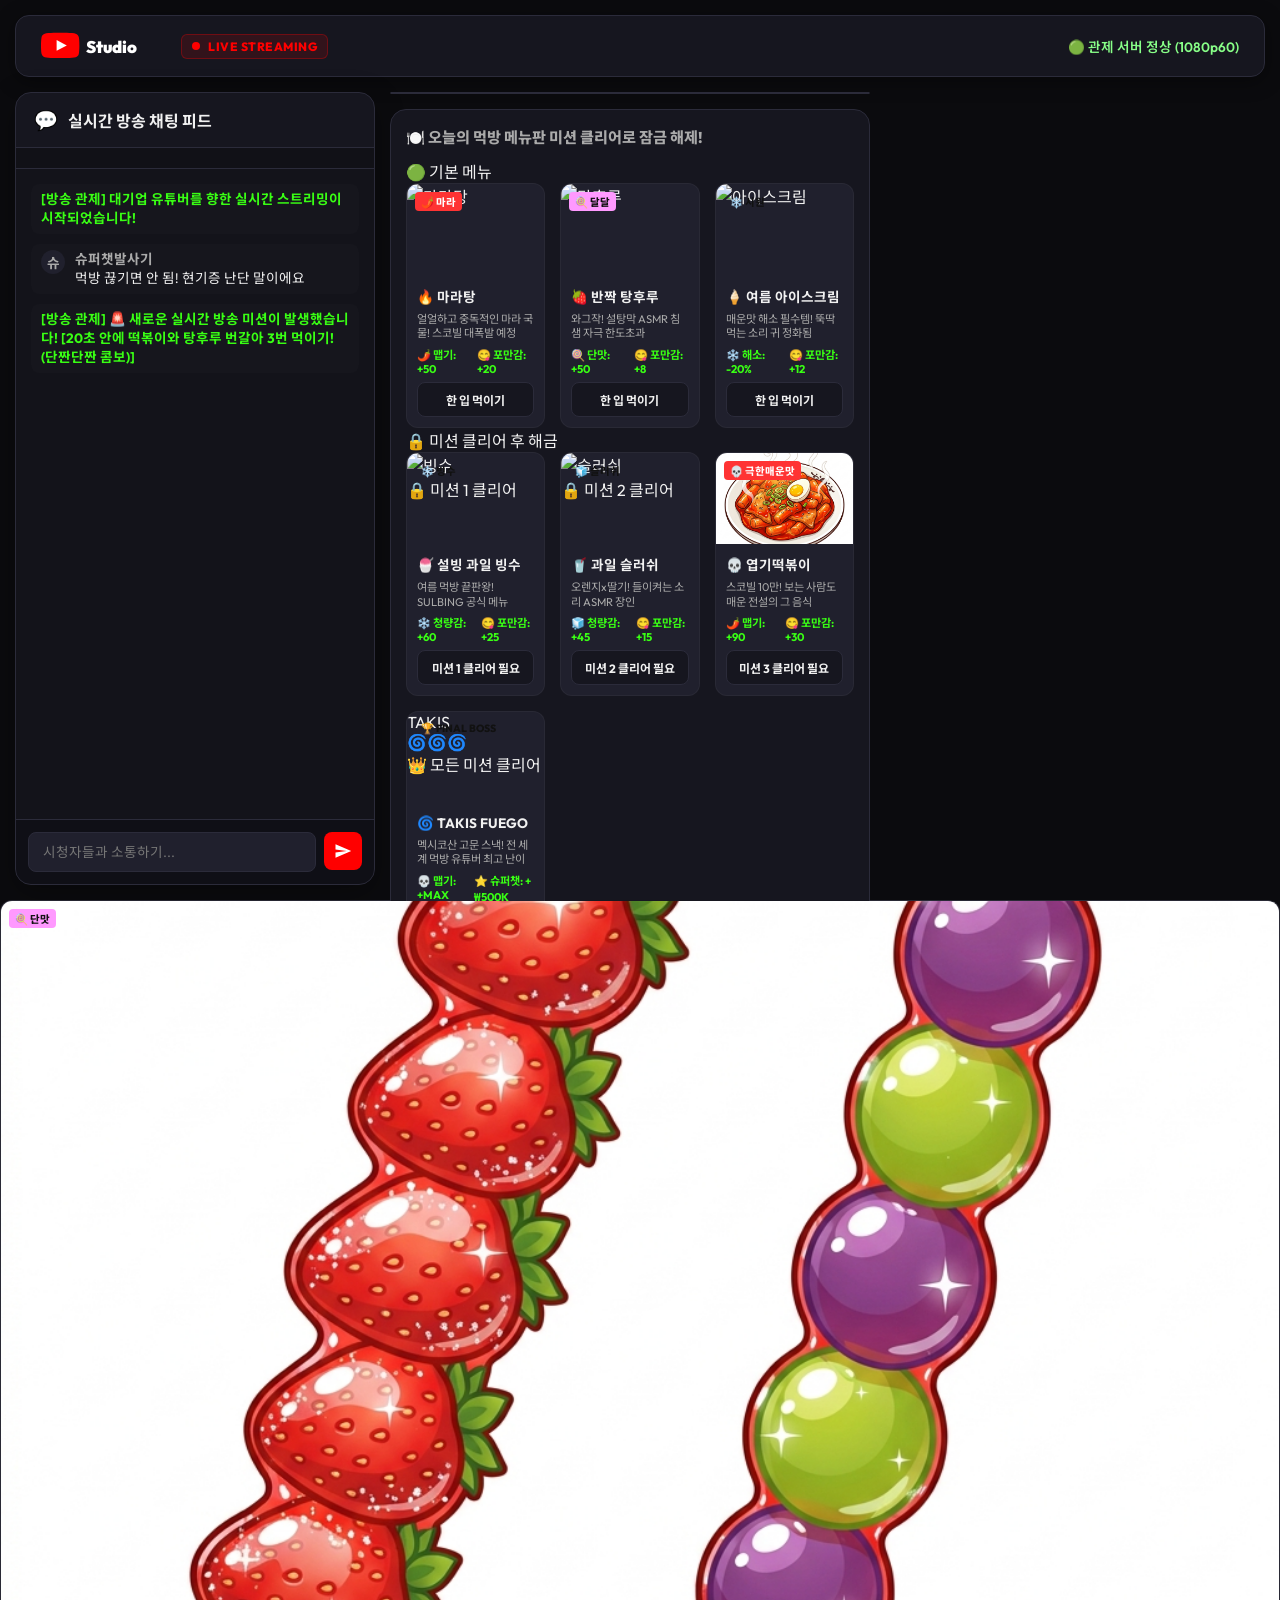
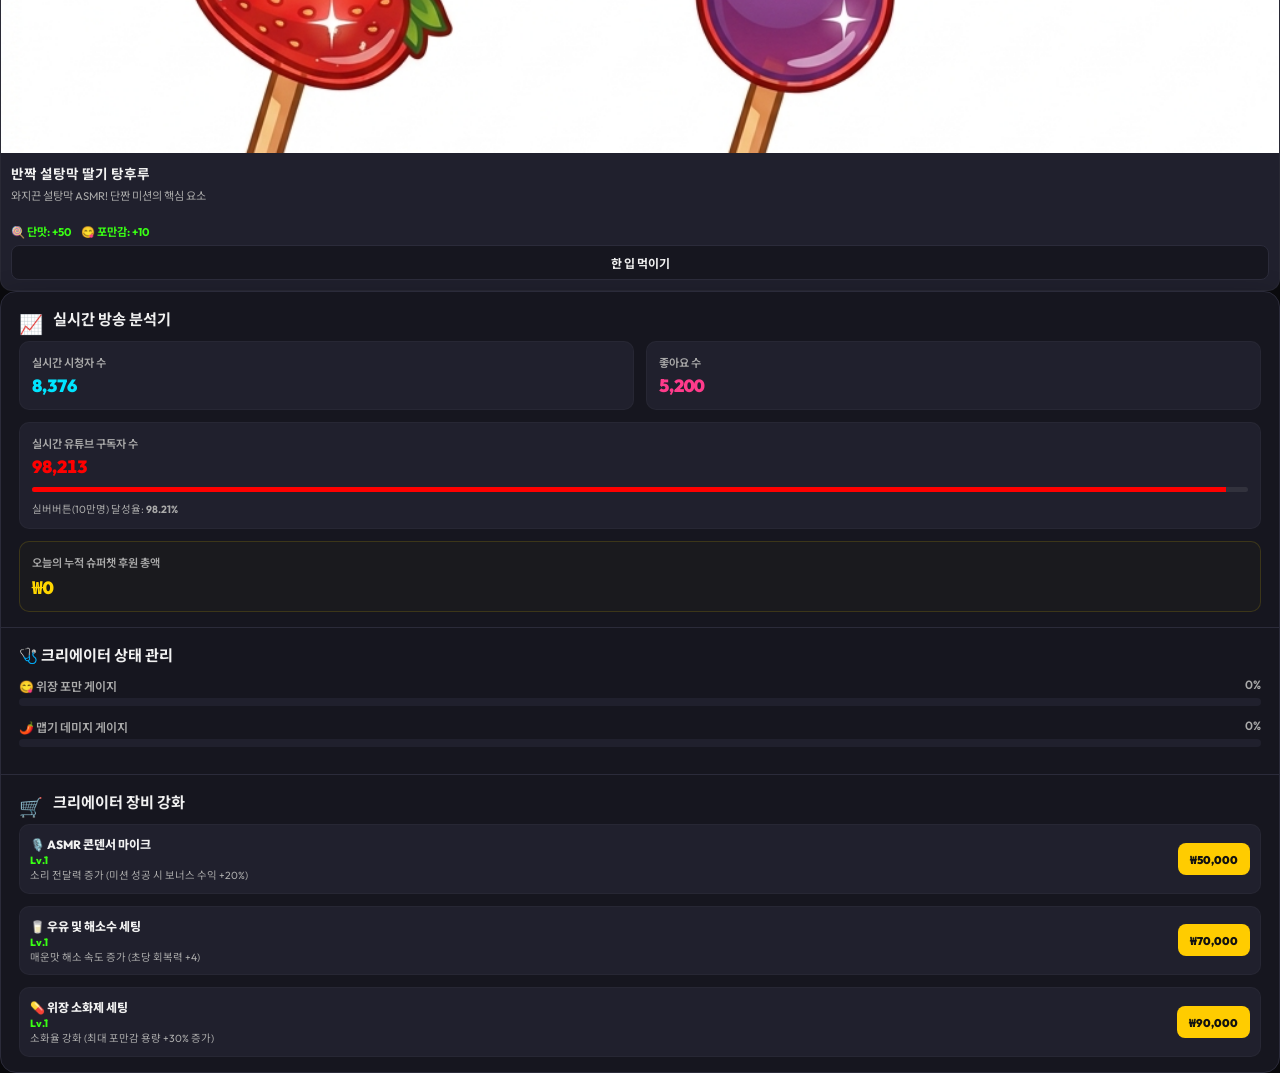
==== commit 50099fcb: "Upload index.html" ====
--- a/index.html
+++ b/index.html
@@ -11,7 +11,8 @@
     <link rel="preconnect" href="https://fonts.gstatic.com" crossorigin>
     <link href="https://fonts.googleapis.com/css2?family=Outfit:wght@300;400;600;700;900&family=Noto+Sans+KR:wght@300;400;500;700;900&display=swap" rel="stylesheet">
     
-    <link rel="stylesheet" href="index.css">
+    <link rel="stylesheet" href="index.css?v=100">
+
 </head>
 <body>
     <!-- Fullscreen celebration confetti canvas -->
@@ -87,8 +88,9 @@
                         <span class="rec-quality">1080p 60fps</span>
                     </div>
 
-                    <!-- Audio sound settings -->
+                    <!-- Audio sound settings & Toilet -->
                     <button class="sound-control-btn" id="sound-toggle-btn">🔊 Sound On</button>
+                    <button class="toilet-control-btn" id="toilet-btn">🚽 화장실 다녀오기 (소화)</button>
 
                     <!-- Real-Time ASMR Mic Equalizer Graph -->
                     <div class="asmr-mic-meter">
@@ -146,38 +148,155 @@
 
                 <!-- Food Menu Board -->
                 <div class="menu-board">
-                    <h3 class="board-title">🍔 방송용 먹방 메뉴 세팅</h3>
+                    <h3 class="board-title">🍽️ 오늘의 먹방 메뉴판 <span class="menu-subtitle">미션 클리어로 잠금 해제!</span></h3>
+                    
+                    <!-- Basic Foods (Available from start) -->
+                    <div class="menu-section-label">🟢 기본 메뉴</div>
                     <div class="food-grid">
-                        <!-- Food 1: Spicy Tteokbokki -->
-                        <div class="food-item-card" data-food="tteokbokki">
-                            <div class="food-thumb">
-                                <img src="assets/tteokbokki.jpg" alt="떡볶이">
-                                <span class="food-flavor spicy-tag">🔥 매운맛</span>
-                            </div>
-                            <div class="food-details">
-                                <h4>불타는 매운 떡볶이</h4>
-                                <p>엽기 수준의 맵기! 미션 필수 단골 단골 메뉴</p>
-                                <div class="food-spec">
-                                    <span>🌶️ 맵기: +45</span>
+                        <!-- Food 1: 마라탕 -->
+                        <div class="food-item-card" data-food="maratang">
+                            <div class="food-thumb">
+                                <img src="assets/maratang.jpg" alt="마라탕">
+                                <span class="food-flavor spicy-tag">🌶️ 마라</span>
+                            </div>
+                            <div class="food-details">
+                                <h4>🔥 마라탕</h4>
+                                <p>얼얼하고 중독적인 마라 국물! 스코빌 대폭발 예정</p>
+                                <div class="food-spec">
+                                    <span>🌶️ 맵기: +50</span>
+                                    <span>😋 포만감: +20</span>
+                                </div>
+                                <button class="feed-btn">한 입 먹이기</button>
+                            </div>
+                        </div>
+
+                        <!-- Food 2: 탕후루 -->
+                        <div class="food-item-card" data-food="tanghulu">
+                            <div class="food-thumb">
+                                <img src="assets/tanghulu.png" alt="탕후루">
+                                <span class="food-flavor sweet-tag">🍭 달달</span>
+                            </div>
+                            <div class="food-details">
+                                <h4>🍓 반짝 탕후루</h4>
+                                <p>와그작! 설탕막 ASMR 침샘 자극 한도초과</p>
+                                <div class="food-spec">
+                                    <span>🍭 단맛: +50</span>
+                                    <span>😋 포만감: +8</span>
+                                </div>
+                                <button class="feed-btn">한 입 먹이기</button>
+                            </div>
+                        </div>
+
+                        <!-- Food 3: 아이스크림 -->
+                        <div class="food-item-card" data-food="icecream">
+                            <div class="food-thumb">
+                                <img src="assets/icecream.png" alt="아이스크림">
+                                <span class="food-flavor cool-tag">❄️ 시원</span>
+                            </div>
+                            <div class="food-details">
+                                <h4>🍦 여름 아이스크림</h4>
+                                <p>매운맛 해소 필수템! 뚝딱 먹는 소리 귀 정화됨</p>
+                                <div class="food-spec">
+                                    <span>❄️ 해소: -20%</span>
+                                    <span>😋 포만감: +12</span>
+                                </div>
+                                <button class="feed-btn">한 입 먹이기</button>
+                            </div>
+                        </div>
+                    </div>
+
+                    <!-- Mission-Locked Foods -->
+                    <div class="menu-section-label locked-label">🔒 미션 클리어 후 해금</div>
+                    <div class="food-grid locked-food-grid">
+                        <!-- Food 4: 빙수 (Mission unlock) -->
+                        <div class="food-item-card locked-card" data-food="bingsu" id="food-bingsu">
+                            <div class="food-thumb">
+                                <img src="assets/bingsu.png" alt="빙수">
+                                <span class="food-flavor cool-tag">❄️ 빙수</span>
+                                <div class="lock-overlay">
+                                    <span class="lock-icon">🔒</span>
+                                    <span class="lock-text">미션 1 클리어</span>
+                                </div>
+                            </div>
+                            <div class="food-details">
+                                <h4>🍧 설빙 과일 빙수</h4>
+                                <p>여름 먹방 끝판왕! SULBING 공식 메뉴</p>
+                                <div class="food-spec">
+                                    <span>❄️ 청량감: +60</span>
+                                    <span>😋 포만감: +25</span>
+                                </div>
+                                <button class="feed-btn locked-btn" disabled>미션 1 클리어 필요</button>
+                            </div>
+                        </div>
+
+                        <!-- Food 5: 슬러쉬 (Mission unlock) -->
+                        <div class="food-item-card locked-card" data-food="slush" id="food-slush">
+                            <div class="food-thumb">
+                                <img src="assets/slush.png" alt="슬러쉬">
+                                <span class="food-flavor cool-tag">🧊 슬러쉬</span>
+                                <div class="lock-overlay">
+                                    <span class="lock-icon">🔒</span>
+                                    <span class="lock-text">미션 2 클리어</span>
+                                </div>
+                            </div>
+                            <div class="food-details">
+                                <h4>🥤 과일 슬러쉬</h4>
+                                <p>오렌지x딸기! 들이켜는 소리 ASMR 장인</p>
+                                <div class="food-spec">
+                                    <span>🧊 청량감: +45</span>
                                     <span>😋 포만감: +15</span>
                                 </div>
-                                <button class="feed-btn">한 입 먹이기</button>
-                            </div>
-                        </div>
-
-                        <!-- Food 2: Crispy Chicken -->
-                        <div class="food-item-card" data-food="fried_chicken">
-                            <div class="food-thumb">
-                                <img src="assets/fried_chicken.jpg" alt="치킨">
-                                <span class="food-flavor crispy-tag">🔊 ASMR 바삭</span>
-                            </div>
-                            <div class="food-details">
-                                <h4>황금 바삭 후라이드</h4>
-                                <p>바삭함 100%! 씹을 때 데시벨 소리가 폭발합니다</p>
-                                <div class="food-spec">
-                                    <span>🔊 데시벨: +50</span>
-                                    <span>😋 포만감: +35</span>
-                                </div>
+                                <button class="feed-btn locked-btn" disabled>미션 2 클리어 필요</button>
+                            </div>
+                        </div>
+
+                        <!-- Food 6: 엽기떡볶이 (Mission unlock) -->
+                        <div class="food-item-card locked-card" data-food="yeobgi" id="food-yeobgi">
+                            <div class="food-thumb">
+                                <img src="assets/tteokbokki.jpg" alt="엽기떡볶이">
+                                <span class="food-flavor spicy-tag">💀 극한매운맛</span>
+                                <div class="lock-overlay">
+                                    <span class="lock-icon">🔒</span>
+                                    <span class="lock-text">미션 3 클리어</span>
+                                </div>
+                            </div>
+                            <div class="food-details">
+                                <h4>💀 엽기떡볶이</h4>
+                                <p>스코빌 10만! 보는 사람도 매운 전설의 그 음식</p>
+                                <div class="food-spec">
+                                    <span>🌶️ 맵기: +90</span>
+                                    <span>😋 포만감: +30</span>
+                                </div>
+                                <button class="feed-btn locked-btn" disabled>미션 3 클리어 필요</button>
+                            </div>
+                        </div>
+
+                        <!-- Food 7: Takis (Final Boss Mission) -->
+                        <div class="food-item-card locked-card boss-card" data-food="takis" id="food-takis">
+                            <div class="food-thumb takis-thumb">
+                                <div class="takis-visual">
+                                    <span class="takis-logo">TAKIS</span>
+                                    <div class="takis-chips">🌀🌀🌀</div>
+                                </div>
+                                <span class="food-flavor boss-tag">🏆 FINAL BOSS</span>
+                                <div class="lock-overlay boss-lock">
+                                    <span class="lock-icon">👑</span>
+                                    <span class="lock-text">모든 미션 클리어</span>
+                                </div>
+                            </div>
+                            <div class="food-details">
+                                <h4>🌀 TAKIS FUEGO</h4>
+                                <p>멕시코산 고문 스낵! 전 세계 먹방 유튜버 최고 난이도</p>
+                                <div class="food-spec">
+                                    <span>💀 맵기: +MAX</span>
+                                    <span>⭐ 슈퍼챗: +₩500K</span>
+                                </div>
+                                <button class="feed-btn locked-btn" disabled>모든 미션 클리어 필요</button>
+                            </div>
+                        </div>
+                    </div>
+                </div>
+
                                 <button class="feed-btn">한 입 먹이기</button>
                             </div>
                         </div>
@@ -262,6 +381,7 @@
                             <div class="progress-fill fill-red" id="spice-bar" style="width: 0%"></div>
                         </div>
                     </div>
+
                 </div>
 
                 <!-- Upgrades / Level Shop -->
@@ -316,6 +436,6 @@
         </div>
     </div>
 
-    <script src="app.js"></script>
+    <script src="app.js?v=100"></script>
 </body>
 </html>
--- a/index.css
+++ b/index.css
@@ -1,424 +1,713 @@
 /* ==========================================================================
-   DESIGN SYSTEM & VARIABLES
+   YOUTUBE STUDIO LIVE BROADCAST GRAPHICS - PREMIUM STYLE SYSTEM
    ========================================================================== */
 :root {
-    --bg-dark: #09090e;
-    --bg-panel: rgba(18, 18, 29, 0.7);
-    --border-color: rgba(255, 255, 255, 0.08);
-    --border-glow: rgba(0, 229, 255, 0.15);
+    --bg-main: #0b0b0e;
+    --bg-panel: #16161f;
+    --bg-card: #20202d;
+    --border-color: #2b2b3a;
     
-    --color-text: #e2e8f0;
-    --color-text-muted: #94a3b8;
+    --color-text: #f1f1f1;
+    --color-text-muted: #aaaaaa;
     
-    /* Neon Accents */
-    --accent-pink: #ff2a85;
-    --accent-pink-glow: rgba(255, 42, 133, 0.4);
-    --accent-blue: #00f0ff;
-    --accent-blue-glow: rgba(0, 240, 255, 0.4);
-    --accent-gold: #ffd700;
-    --accent-gold-glow: rgba(255, 215, 0, 0.5);
-    --accent-green: #39ff14;
+    /* Branding Colors */
+    --yt-red: #ff0000;
+    --yt-red-glow: rgba(255, 0, 0, 0.4);
+    --green-lime: #39ff14;
+    --green-glow: rgba(57, 255, 20, 0.3);
     
-    --font-primary: 'Outfit', 'Noto Sans KR', -apple-system, BlinkMacSystemFont, sans-serif;
+    /* YouTube Super Chat Tier Color Palettes */
+    --sc-tier1: #1565c0; /* Blue */
+    --sc-tier2: #00b0ff; /* Light Blue */
+    --sc-tier3: #00bfa5; /* Teal */
+    --sc-tier4: #ffb300; /* Yellow */
+    --sc-tier5: #e65100; /* Orange */
+    --sc-tier6: #d50000; /* Red */
+
+    --font-family: 'Outfit', 'Noto Sans KR', sans-serif;
+    --transition-fast: all 0.15s cubic-bezier(0.2, 0.8, 0.2, 1);
     --transition-smooth: all 0.3s cubic-bezier(0.25, 0.8, 0.25, 1);
 }
 
 /* ==========================================================================
-   GLOBAL RESET
+   RESET & SYSTEM STYLES
    ========================================================================== */
 * {
     margin: 0;
     padding: 0;
     box-sizing: border-box;
-    scrollbar-width: thin;
-    scrollbar-color: rgba(255, 255, 255, 0.1) transparent;
 }
 
 body {
-    background-color: var(--bg-dark);
+    background-color: var(--bg-main);
     color: var(--color-text);
-    font-family: var(--font-primary);
+    font-family: var(--font-family);
     min-height: 100vh;
-    overflow-x: hidden;
-    background-image: 
-        radial-gradient(at 10% 10%, rgba(255, 42, 133, 0.05) 0px, transparent 50%),
-        radial-gradient(at 90% 90%, rgba(0, 240, 255, 0.05) 0px, transparent 50%);
-}
-
-.app-container {
-    max-width: 1600px;
-    margin: 0 auto;
-    padding: 20px;
-    display: flex;
-    flex-direction: column;
-    gap: 20px;
-    height: 100vh;
-    max-height: 1080px;
-}
-
-/* ==========================================================================
-   HEADER SECTION
-   ========================================================================== */
-.stream-header {
-    background: var(--bg-panel);
-    backdrop-filter: blur(12px);
-    border: 1px solid var(--border-color);
-    padding: 15px 25px;
-    border-radius: 16px;
-    display: flex;
-    justify-content: space-between;
-    align-items: center;
-    box-shadow: 0 8px 32px 0 rgba(0, 0, 0, 0.37);
-}
-
-.stream-title-group {
-    display: flex;
-    align-items: center;
-    gap: 15px;
-}
-
-.live-badge {
-    background: #ff4b4b;
-    color: white;
-    font-weight: 800;
-    padding: 6px 12px;
-    border-radius: 20px;
-    font-size: 0.85rem;
-    letter-spacing: 1px;
-    animation: pulse 1.5s infinite;
-}
-
-.stream-title {
-    font-size: 1.3rem;
-    font-weight: 700;
-    letter-spacing: -0.5px;
-}
-
-.stream-meta {
-    display: flex;
-    gap: 25px;
-    align-items: center;
-}
-
-.meta-item {
-    font-size: 0.95rem;
-    color: var(--color-text-muted);
-}
-
-.meta-value {
-    color: var(--color-text);
-    font-weight: 700;
-    margin-left: 4px;
-    font-variant-numeric: tabular-nums;
-}
-
-/* ==========================================================================
-   LAYOUT GRID
-   ========================================================================== */
-.main-layout {
-    display: grid;
-    grid-template-columns: 360px 1fr 400px;
-    gap: 20px;
-    flex: 1;
-    min-height: 0; /* Important for scroll containers inside grid */
-}
-
-/* Common Panel Styling */
-.panel {
-    background: var(--bg-panel);
-    backdrop-filter: blur(12px);
-    border: 1px solid var(--border-color);
-    border-radius: 20px;
-    box-shadow: 0 8px 32px 0 rgba(0, 0, 0, 0.3);
-    display: flex;
-    flex-direction: column;
-    min-height: 0;
     overflow: hidden;
-}
-
-.panel-header {
-    padding: 18px 20px;
-    border-bottom: 1px solid var(--border-color);
-    display: flex;
-    justify-content: space-between;
-    align-items: center;
-}
-
-.panel-header h2 {
-    font-size: 1.1rem;
-    font-weight: 700;
-}
-
-/* ==========================================================================
-   LEFT PANEL: LIVE CHAT
-   ========================================================================== */
-.chat-panel {
-    display: flex;
-    flex-direction: column;
-}
-
-.chat-status {
-    font-size: 0.75rem;
-    color: var(--accent-blue);
-    background: rgba(0, 240, 255, 0.1);
-    padding: 4px 8px;
-    border-radius: 12px;
-    font-weight: 600;
-}
-
-.chat-container {
-    flex: 1;
-    overflow-y: auto;
-    padding: 15px;
-    display: flex;
-    flex-direction: column;
-    gap: 12px;
-}
-
-/* Chat Items */
-.chat-item {
-    display: flex;
-    flex-direction: column;
-    gap: 4px;
-    font-size: 0.9rem;
-    padding: 8px 12px;
-    border-radius: 12px;
-    background: rgba(255, 255, 255, 0.02);
-    border: 1px solid transparent;
-    animation: fadeInUp 0.3s ease forwards;
-}
-
-.chat-item.user-message {
-    background: rgba(0, 240, 255, 0.05);
-    border-color: rgba(0, 240, 255, 0.15);
-}
-
-.chat-item.donation-message {
-    background: rgba(255, 42, 133, 0.08);
-    border-color: rgba(255, 42, 133, 0.25);
-    box-shadow: 0 4px 15px rgba(255, 42, 133, 0.1);
-}
-
-.chat-username {
-    font-weight: 700;
-    color: var(--accent-blue);
-}
-
-.user-message .chat-username {
-    color: var(--accent-pink);
-}
-
-.donation-message .chat-username {
-    color: var(--accent-gold);
-    display: flex;
-    align-items: center;
-    gap: 6px;
-}
-
-.chat-text {
-    line-height: 1.4;
-    word-break: break-all;
-}
-
-.chat-input-area {
-    padding: 15px;
-    border-top: 1px solid var(--border-color);
-    display: flex;
-    gap: 10px;
-    background: rgba(10, 10, 15, 0.4);
-}
-
-.chat-input-area input {
-    flex: 1;
-    background: rgba(255, 255, 255, 0.05);
-    border: 1px solid var(--border-color);
-    border-radius: 12px;
-    color: white;
-    padding: 10px 15px;
-    font-family: var(--font-primary);
-    font-size: 0.9rem;
-    outline: none;
-    transition: var(--transition-smooth);
-}
-
-.chat-input-area input:focus {
-    border-color: var(--accent-blue);
-    box-shadow: 0 0 10px var(--accent-blue-glow);
-}
-
-.chat-input-area button {
-    background: var(--accent-blue);
-    border: none;
-    color: #09090e;
-    font-weight: 700;
-    padding: 0 18px;
-    border-radius: 12px;
-    cursor: pointer;
-    font-family: var(--font-primary);
-    transition: var(--transition-smooth);
-}
-
-.chat-input-area button:hover {
-    background: white;
-    box-shadow: 0 0 15px var(--accent-blue-glow);
-}
-
-/* ==========================================================================
-   CENTER PANEL: STREAM VIDEO SCREEN
-   ========================================================================== */
-.video-panel {
-    display: flex;
-    flex-direction: column;
-    gap: 20px;
-    min-height: 0;
-}
-
-.stream-screen {
-    position: relative;
-    width: 100%;
-    aspect-ratio: 16 / 9;
-    background: #000;
-    border-radius: 20px;
-    border: 1px solid var(--border-color);
-    box-shadow: 0 10px 40px rgba(0, 0, 0, 0.6);
-    overflow: hidden;
-    display: flex;
-    justify-content: center;
-    align-items: center;
-}
-
-.stream-screen::before {
-    content: '';
-    position: absolute;
-    top: 0;
-    left: 0;
-    right: 0;
-    bottom: 0;
-    box-shadow: inset 0 0 80px rgba(0, 0, 0, 0.8);
-    pointer-events: none;
-    z-index: 10;
-}
-
-/* Sound Toggle */
-.sound-toggle {
-    position: absolute;
-    top: 15px;
-    right: 15px;
-    z-index: 12;
-    background: rgba(0, 0, 0, 0.6);
-    border: 1px solid rgba(255, 255, 255, 0.2);
-    color: white;
-    padding: 8px 14px;
-    border-radius: 20px;
-    cursor: pointer;
-    font-size: 0.8rem;
-    font-weight: 700;
-    font-family: var(--font-primary);
-    backdrop-filter: blur(8px);
-    transition: var(--transition-smooth);
-}
-
-.sound-toggle:hover {
-    background: rgba(255, 255, 255, 0.15);
-}
-
-/* Avatar Container */
-.avatar-container {
-    width: 100%;
-    height: 100%;
-    display: flex;
-    justify-content: center;
-    align-items: flex-end;
-    position: relative;
-}
-
-.avatar-image {
-    height: 95%;
-    object-fit: contain;
-    transition: transform 0.1s ease;
     user-select: none;
 }
 
-.avatar-container.chewing .avatar-image {
-    animation: bite 0.4s ease infinite;
-}
-
-.chewing-indicator {
-    position: absolute;
-    bottom: 80px;
-    background: rgba(0, 0, 0, 0.7);
-    color: var(--accent-green);
-    font-weight: 800;
-    padding: 6px 15px;
-    border-radius: 20px;
-    font-size: 0.95rem;
-    opacity: 0;
-    transform: scale(0.8);
-    transition: var(--transition-smooth);
-    z-index: 11;
-    pointer-events: none;
-}
-
-.avatar-container.chewing .chewing-indicator {
-    opacity: 1;
-    transform: scale(1);
-}
-
-.reaction-bubble {
-    position: absolute;
-    bottom: 180px;
-    background: white;
-    color: black;
-    padding: 10px 20px;
-    border-radius: 20px;
-    font-weight: 700;
-    font-size: 0.95rem;
-    opacity: 0;
-    transform: translateY(20px) scale(0.8);
-    transition: var(--transition-smooth);
-    box-shadow: 0 8px 20px rgba(0, 0, 0, 0.3);
-    z-index: 11;
-    pointer-events: none;
-}
-
-.reaction-bubble::after {
-    content: '';
-    position: absolute;
-    bottom: -10px;
-    left: 50%;
-    transform: translateX(-50%);
-    border-width: 10px 10px 0;
-    border-style: solid;
-    border-color: white transparent;
-    display: block;
-    width: 0;
-}
-
-.reaction-bubble.active {
-    opacity: 1;
-    transform: translateY(0) scale(1);
-}
-
-/* Effect canvas/overlay layer */
-.effect-layer {
-    position: absolute;
+/* Confetti canvas */
+#confetti-canvas {
+    position: fixed;
     top: 0;
     left: 0;
     width: 100%;
     height: 100%;
+    z-index: 9999;
+    pointer-events: none;
+}
+
+.app-container {
+    display: flex;
+    flex-direction: column;
+    height: 100vh;
+    padding: 15px;
+    gap: 15px;
+}
+
+/* ==========================================================================
+   HEADER SECTION
+   ========================================================================== */
+.studio-header {
+    background: var(--bg-panel);
+    border: 1px solid var(--border-color);
+    padding: 12px 25px;
+    border-radius: 14px;
+    display: flex;
+    justify-content: space-between;
+    align-items: center;
+    box-shadow: 0 4px 20px rgba(0,0,0,0.4);
+}
+
+.header-left {
+    display: flex;
+    align-items: center;
+    gap: 20px;
+}
+
+.yt-logo {
+    display: block;
+}
+
+.stream-badge-group {
+    display: flex;
+    align-items: center;
+    gap: 8px;
+    background: rgba(255, 0, 0, 0.12);
+    border: 1px solid rgba(255, 0, 0, 0.3);
+    padding: 4px 10px;
+    border-radius: 6px;
+}
+
+.live-dot {
+    width: 8px;
+    height: 8px;
+    background: var(--yt-red);
+    border-radius: 50%;
+    animation: breathing 1.5s infinite;
+}
+
+.live-label {
+    color: var(--yt-red);
+    font-size: 0.75rem;
+    font-weight: 800;
+    letter-spacing: 0.5px;
+}
+
+.server-status {
+    font-size: 0.85rem;
+    font-weight: 600;
+    color: #88ff88;
+}
+
+/* ==========================================================================
+   MAIN WORKSPACE GRID
+   ========================================================================== */
+.creator-workspace {
+    display: grid;
+    grid-template-columns: 360px 1fr 380px;
+    gap: 15px;
+    flex: 1;
+    min-height: 0;
+}
+
+/* Common Workspace Panel */
+.workspace-panel {
+    background: var(--bg-panel);
+    border: 1px solid var(--border-color);
+    border-radius: 16px;
+    display: flex;
+    flex-direction: column;
+    min-height: 0;
+    overflow: hidden;
+    box-shadow: 0 8px 30px rgba(0,0,0,0.3);
+}
+
+.panel-head {
+    padding: 15px 18px;
+    border-bottom: 1px solid var(--border-color);
+}
+
+.panel-title {
+    display: flex;
+    align-items: center;
+    gap: 10px;
+}
+
+.panel-title .icon {
+    font-size: 1.2rem;
+}
+
+.panel-title h2 {
+    font-size: 1rem;
+    font-weight: 700;
+}
+
+/* ==========================================================================
+   LEFT PANEL: LIVE CHAT & SUPER CHATS
+   ========================================================================== */
+.chat-panel-container {
+    display: flex;
+    flex-direction: column;
+}
+
+/* Pinned Super Chats Area */
+.pinned-superchats {
+    background: rgba(0, 0, 0, 0.25);
+    border-bottom: 1px solid var(--border-color);
+    padding: 10px;
+    display: flex;
+    flex-direction: column;
+    gap: 8px;
+    max-height: 180px;
+    overflow-y: auto;
+}
+
+/* Pinned Super Chat Item */
+.pinned-sc-banner {
+    display: flex;
+    align-items: center;
+    gap: 12px;
+    border-radius: 8px;
+    padding: 8px 12px;
+    color: white;
+    cursor: pointer;
+    font-size: 0.85rem;
+    font-weight: 700;
+    animation: slideDown 0.3s cubic-bezier(0.2, 0.8, 0.2, 1) forwards;
+    position: relative;
+    overflow: hidden;
+}
+
+.pinned-sc-banner::after {
+    content: '';
+    position: absolute;
+    bottom: 0;
+    left: 0;
+    height: 3px;
+    background: rgba(255, 255, 255, 0.6);
+    width: var(--progress, 100%);
+    transition: width 1s linear;
+}
+
+.pinned-sc-avatar {
+    width: 24px;
+    height: 24px;
+    border-radius: 50%;
+    background: rgba(255,255,255,0.2);
+    display: flex;
+    align-items: center;
+    justify-content: center;
+    font-size: 0.75rem;
+}
+
+.pinned-sc-details {
+    flex: 1;
+    display: flex;
+    justify-content: space-between;
+}
+
+/* Chat Feed */
+.chat-feed {
+    flex: 1;
+    overflow-y: auto;
+    padding: 15px;
+    display: flex;
+    flex-direction: column;
+    gap: 10px;
+    background: rgba(0, 0, 0, 0.15);
+}
+
+/* Super Chat Message bubble */
+.sc-bubble-wrapper {
+    border-radius: 12px;
+    overflow: hidden;
+    font-size: 0.85rem;
+    border: 1px solid rgba(255, 255, 255, 0.05);
+    animation: fadeInUp 0.3s ease forwards;
+}
+
+.sc-bubble-header {
+    padding: 8px 12px;
+    color: white;
+    font-weight: 700;
+    display: flex;
+    justify-content: space-between;
+    align-items: center;
+}
+
+.sc-bubble-body {
+    padding: 10px 12px;
+    color: rgba(255, 255, 255, 0.95);
+    line-height: 1.4;
+}
+
+/* Super chat color variants */
+.sc-blue .sc-bubble-header { background-color: var(--sc-tier1); }
+.sc-blue .sc-bubble-body { background-color: rgba(21, 101, 192, 0.25); }
+.sc-teal .sc-bubble-header { background-color: var(--sc-tier3); }
+.sc-teal .sc-bubble-body { background-color: rgba(0, 191, 165, 0.25); }
+.sc-yellow { color: black; }
+.sc-yellow .sc-bubble-header { background-color: var(--sc-tier4); color: black; }
+.sc-yellow .sc-bubble-body { background-color: rgba(255, 179, 0, 0.25); }
+.sc-orange .sc-bubble-header { background-color: var(--sc-tier5); }
+.sc-orange .sc-bubble-body { background-color: rgba(230, 81, 0, 0.25); }
+.sc-red .sc-bubble-header { background-color: var(--sc-tier6); }
+.sc-red .sc-bubble-body { background-color: rgba(213, 0, 0, 0.25); }
+
+/* Regular Chat Bubble */
+.regular-chat {
+    display: flex;
+    gap: 10px;
+    font-size: 0.85rem;
+    padding: 6px 10px;
+    border-radius: 8px;
+    background: rgba(255,255,255,0.01);
+    align-items: flex-start;
+    animation: fadeInUp 0.3s ease forwards;
+}
+
+.regular-chat.user-message {
+    background: rgba(255, 0, 0, 0.04);
+    border-left: 3px solid var(--yt-red);
+}
+
+.chat-avatar {
+    width: 24px;
+    height: 24px;
+    border-radius: 50%;
+    background: var(--bg-card);
+    display: flex;
+    align-items: center;
+    justify-content: center;
+    font-weight: 700;
+    color: var(--color-text-muted);
+}
+
+.chat-body-text {
+    flex: 1;
+    line-height: 1.4;
+}
+
+.chat-sender-name {
+    font-weight: 700;
+    color: var(--color-text-muted);
+    margin-right: 6px;
+}
+
+.user-message .chat-sender-name {
+    color: var(--yt-red);
+}
+
+.chat-body-text p {
+    color: var(--color-text);
+}
+
+/* System Alerts inside chat */
+.chat-system-alert {
+    background: rgba(57, 255, 20, 0.05);
+    border: 1px solid rgba(57, 255, 20, 0.15);
+    padding: 8px 12px;
+    border-radius: 8px;
+    text-align: center;
+    font-size: 0.8rem;
+    color: var(--green-lime);
+    font-weight: 600;
+    animation: fadeInUp 0.3s ease forwards;
+}
+
+/* Input Area */
+.chat-input-wrapper {
+    padding: 12px;
+    border-top: 1px solid var(--border-color);
+    display: flex;
+    gap: 8px;
+    background: rgba(0, 0, 0, 0.3);
+}
+
+.chat-input-wrapper input {
+    flex: 1;
+    background: var(--bg-card);
+    border: 1px solid var(--border-color);
+    border-radius: 8px;
+    padding: 10px 14px;
+    color: white;
+    font-family: var(--font-family);
+    font-size: 0.85rem;
+    outline: none;
+    transition: var(--transition-fast);
+}
+
+.chat-input-wrapper input:focus {
+    border-color: var(--yt-red);
+    box-shadow: 0 0 8px rgba(255, 0, 0, 0.2);
+}
+
+.chat-input-wrapper button {
+    background: var(--yt-red);
+    border: none;
+    color: white;
+    width: 38px;
+    height: 38px;
+    border-radius: 8px;
+    display: flex;
+    align-items: center;
+    justify-content: center;
+    cursor: pointer;
+    transition: var(--transition-fast);
+}
+
+.chat-input-wrapper button:hover {
+    background: #cc0000;
+    box-shadow: 0 0 12px var(--yt-red-glow);
+}
+
+/* ==========================================================================
+   CENTER PANEL: STREAM FEED & FOOD GRID
+   ========================================================================== */
+.center-content {
+    display: flex;
+    flex-direction: column;
+    gap: 15px;
+    min-height: 0;
+}
+
+/* Camera Frame */
+.camera-feed-box {
+    position: relative;
+    width: 100%;
+    aspect-ratio: 16 / 9;
+    background: #08080c;
+    border-radius: 18px;
+    border: 1px solid var(--border-color);
+    box-shadow: inset 0 0 60px rgba(0,0,0,0.9);
+    overflow: hidden;
+}
+
+/* Viewfinder Corner Overlays */
+.camera-corners {
+    position: absolute;
+    top: 15px;
+    left: 15px;
+    right: 15px;
+    bottom: 15px;
+    pointer-events: none;
+    z-index: 8;
+    border: 1px solid rgba(255, 255, 255, 0.05);
+}
+
+.camera-corners::before, .camera-corners::after {
+    content: '';
+    position: absolute;
+    width: 20px;
+    height: 20px;
+    border-color: rgba(255, 255, 255, 0.4);
+    border-style: solid;
+}
+
+/* Top-left & Bottom-right corners */
+.camera-corners::before {
+    top: 0; left: 0;
+    border-width: 2px 0 0 2px;
+}
+.camera-corners::after {
+    bottom: 0; right: 0;
+    border-width: 0 2px 2px 0;
+}
+
+/* Grid Lines overlay */
+.camera-grid-lines {
+    position: absolute;
+    top: 0; left: 0; width: 100%; height: 100%;
+    pointer-events: none;
+    z-index: 7;
+    background-image: 
+        linear-gradient(rgba(255,255,255,0.03) 1px, transparent 1px),
+        linear-gradient(90deg, rgba(255,255,255,0.03) 1px, transparent 1px);
+    background-size: 33.33% 33.33%;
+}
+
+/* REC Label */
+.camera-rec-group {
+    position: absolute;
+    top: 25px;
+    left: 25px;
+    z-index: 10;
+    display: flex;
+    align-items: center;
+    gap: 8px;
+    background: rgba(0, 0, 0, 0.6);
+    padding: 6px 12px;
+    border-radius: 6px;
+    border: 1px solid rgba(255,255,255,0.1);
+    font-size: 0.75rem;
+    font-weight: 700;
+}
+
+.rec-dot {
+    width: 8px;
+    height: 8px;
+    background: #ff0000;
+    border-radius: 50%;
+    animation: breathing 1s infinite;
+}
+
+.rec-quality {
+    color: rgba(255,255,255,0.6);
+    border-left: 1px solid rgba(255,255,255,0.2);
+    padding-left: 8px;
+}
+
+/* Sound Button */
+.sound-control-btn {
+    position: absolute;
+    top: 25px;
+    right: 25px;
+    z-index: 10;
+    background: rgba(0,0,0,0.6);
+    border: 1px solid rgba(255,255,255,0.1);
+    color: white;
+    font-family: var(--font-family);
+    font-size: 0.75rem;
+    font-weight: 700;
+    padding: 6px 14px;
+    border-radius: 20px;
+    cursor: pointer;
+    backdrop-filter: blur(5px);
+    transition: var(--transition-fast);
+}
+
+.sound-control-btn:hover {
+    background: rgba(255,255,255,0.15);
+}
+
+/* ASMR Mic Visualizer */
+.asmr-mic-meter {
+    position: absolute;
+    bottom: 25px;
+    left: 25px;
+    z-index: 10;
+    background: rgba(0,0,0,0.7);
+    padding: 8px 15px;
+    border-radius: 10px;
+    border: 1px solid var(--border-color);
+    display: flex;
+    flex-direction: column;
+    gap: 6px;
+    width: 180px;
+}
+
+.mic-icon {
+    font-size: 0.7rem;
+    font-weight: 800;
+    color: var(--green-lime);
+    text-shadow: 0 0 5px var(--green-glow);
+}
+
+.equalizer-bars {
+    display: flex;
+    align-items: flex-end;
+    gap: 3px;
+    height: 35px;
+}
+
+.eq-bar {
+    flex: 1;
+    height: 10%;
+    background: var(--green-lime);
+    border-radius: 2px;
+    box-shadow: 0 0 4px var(--green-glow);
+    transition: height 0.08s ease;
+}
+
+/* Live Mission Card Overlay */
+.live-mission-card {
+    position: absolute;
+    top: 25px;
+    left: 50%;
+    transform: translateX(-50%);
+    z-index: 12;
+    background: linear-gradient(135deg, rgba(20, 20, 28, 0.95), rgba(35, 10, 50, 0.95));
+    border: 2px solid #ffcc00;
+    box-shadow: 0 0 20px rgba(255, 204, 0, 0.3);
+    border-radius: 12px;
+    padding: 12px 18px;
+    width: 320px;
+    animation: slideDown 0.4s cubic-bezier(0.18, 0.89, 0.32, 1.28) forwards;
+    display: none; /* Controlled by JS */
+}
+
+.live-mission-card.active {
+    display: block;
+}
+
+.mission-header {
+    display: flex;
+    justify-content: space-between;
+    align-items: center;
+    margin-bottom: 8px;
+}
+
+.mission-tag {
+    background: #ffcc00;
+    color: #111;
+    font-size: 0.65rem;
+    font-weight: 900;
+    padding: 2px 6px;
+    border-radius: 4px;
+    letter-spacing: 0.5px;
+}
+
+.mission-reward {
+    color: #ffdd44;
+    font-size: 0.75rem;
+    font-weight: 800;
+}
+
+.mission-desc {
+    font-size: 0.85rem;
+    font-weight: 700;
+    line-height: 1.4;
+    margin-bottom: 10px;
+}
+
+.mission-progress-container {
+    width: 100%;
+    height: 6px;
+    background: rgba(255, 255, 255, 0.1);
+    border-radius: 3px;
+    overflow: hidden;
+    margin-bottom: 8px;
+}
+
+.mission-progress-bar {
+    height: 100%;
+    background: linear-gradient(90deg, #ffcc00, #ff6600);
+    width: 100%;
+    transition: width 0.1s linear;
+}
+
+.mission-meta {
+    display: flex;
+    justify-content: space-between;
+    font-size: 0.7rem;
+    color: var(--color-text-muted);
+    font-weight: 600;
+}
+
+/* Character positioning */
+.character-wrapper {
+    position: absolute;
+    bottom: -20px;
+    left: 50%;
+    transform: translateX(-50%);
+    height: 80%;
+    width: 70%;
+    display: flex;
+    justify-content: center;
+    align-items: flex-end;
     z-index: 5;
+}
+
+.character-img {
+    height: 85%;
+    object-fit: contain;
+    transition: transform 0.15s ease, filter 0.3s ease;
+    transform-origin: bottom center;
+}
+
+/* CHARACTER ANIMATION STATES */
+.state-idle .character-img {
+    animation: characterBobbing 3s ease-in-out infinite;
+}
+
+.state-eating .character-img {
+    animation: characterChewBounce 0.4s ease infinite;
+}
+
+.state-spicy .character-img {
+    animation: characterSpicyShake 0.15s ease infinite;
+    filter: sepia(0.3) saturate(2.5) hue-rotate(-20deg) drop-shadow(0 0 15px rgba(255, 0, 0, 0.6));
+}
+
+/* Crumb particles generator */
+.chewing-crumbs {
+    position: absolute;
+    top: 55%;
+    left: 50%;
+    width: 20px;
+    height: 20px;
     pointer-events: none;
-}
-
-/* Donation popup overlay */
-.donation-overlay {
+    z-index: 10;
+}
+
+/* Speech Balloon */
+.avatar-balloon {
+    position: absolute;
+    bottom: 250px;
+    left: 50%;
+    transform: translateX(-50%) scale(0.8);
+    background: rgba(255, 255, 255, 0.95);
+    color: #111;
+    padding: 10px 20px;
+    border-radius: 16px;
+    font-weight: 700;
+    font-size: 0.85rem;
+    opacity: 0;
+    box-shadow: 0 6px 20px rgba(0,0,0,0.3);
+    pointer-events: none;
+    z-index: 9;
+    max-width: 280px;
+    text-align: center;
+    transition: var(--transition-smooth);
+}
+
+.avatar-balloon::after {
+    content: '';
+    position: absolute;
+    bottom: -8px;
+    left: 50%;
+    transform: translateX(-50%);
+    border-width: 8px 8px 0;
+    border-style: solid;
+    border-color: rgba(255, 255, 255, 0.95) transparent;
+}
+
+.avatar-balloon.active {
+    opacity: 1;
+    transform: translateX(-50%) scale(1);
+}
+
+/* Super chat Overlay popup alert */
+.superchat-fullscreen-overlay {
     position: absolute;
     top: 0;
     left: 0;
     width: 100%;
     height: 100%;
-    background: rgba(0, 0, 0, 0.45);
-    z-index: 20;
+    background: rgba(0,0,0,0.55);
+    z-index: 25;
     display: flex;
     justify-content: center;
     align-items: center;
@@ -427,182 +716,184 @@
     transition: var(--transition-smooth);
 }
 
-.donation-overlay.active {
+.superchat-fullscreen-overlay.active {
     opacity: 1;
 }
 
-.donation-alert-box {
-    background: linear-gradient(135deg, rgba(20, 20, 30, 0.95), rgba(40, 20, 60, 0.95));
-    border: 3px solid var(--accent-gold);
-    box-shadow: 0 0 35px var(--accent-gold-glow);
-    padding: 30px;
-    border-radius: 24px;
+.sc-alert-card {
+    background: linear-gradient(135deg, rgba(20,20,30,0.98), rgba(45,10,20,0.98));
+    border: 3px solid var(--sc-tier6);
+    box-shadow: 0 0 35px rgba(213,0,0,0.5);
+    border-radius: 20px;
+    padding: 25px 40px;
     text-align: center;
-    max-width: 450px;
+    max-width: 480px;
     transform: scale(0.7);
-    transition: transform 0.5s cubic-bezier(0.175, 0.885, 0.32, 1.275);
-}
-
-.donation-overlay.active .donation-alert-box {
+    transition: transform 0.4s cubic-bezier(0.18, 0.89, 0.32, 1.28);
+}
+
+.superchat-fullscreen-overlay.active .sc-alert-card {
     transform: scale(1);
     animation: boxshake 0.5s infinite;
 }
 
-.star-animation {
+.sc-alert-header {
+    font-size: 1.1rem;
+    font-weight: 700;
+    color: var(--color-text-muted);
+    margin-bottom: 12px;
+}
+
+.sc-alert-name {
+    color: #ffb300;
+    font-weight: 800;
+}
+
+.sc-alert-amount {
     font-size: 3rem;
-    animation: spin 3s linear infinite;
-    margin-bottom: 10px;
-}
-
-.donation-text {
-    font-size: 1.4rem;
+    font-weight: 900;
+    color: var(--sc-tier6);
+    text-shadow: 0 0 15px rgba(213,0,0,0.4);
+    margin-bottom: 15px;
+    letter-spacing: -1px;
+}
+
+.sc-alert-msg {
+    font-size: 1.05rem;
+    color: white;
+    font-style: italic;
+    background: rgba(255,255,255,0.06);
+    padding: 12px 20px;
+    border-radius: 12px;
+    border: 1px solid rgba(255,255,255,0.05);
+}
+
+/* ==========================================================================
+   FOOD MENU STYLES
+   ========================================================================== */
+.menu-board {
+    background: var(--bg-panel);
+    border: 1px solid var(--border-color);
+    border-radius: 16px;
+    padding: 15px;
+}
+
+.board-title {
+    font-size: 0.95rem;
     font-weight: 800;
-    margin-bottom: 10px;
-}
-
-.donator-name {
-    color: var(--accent-blue);
-}
-
-.star-balloon-count {
-    color: var(--accent-gold);
-    text-shadow: 0 0 10px var(--accent-gold-glow);
-}
-
-.donation-message {
-    font-size: 1.1rem;
-    color: var(--color-text);
-    font-style: italic;
-    background: rgba(255, 255, 255, 0.05);
-    padding: 10px 15px;
-    border-radius: 12px;
-    border: 1px solid rgba(255, 255, 255, 0.05);
-}
-
-/* ==========================================================================
-   FOOD MENU TABLE
-   ========================================================================== */
-.food-table-container {
-    flex: 1;
-    display: flex;
-    flex-direction: column;
-    gap: 10px;
-}
-
-.section-title {
-    font-size: 1.05rem;
-    font-weight: 700;
     color: var(--color-text-muted);
-    text-transform: uppercase;
-    letter-spacing: 0.5px;
-}
-
-.food-menu {
+    margin-bottom: 12px;
+}
+
+.food-grid {
     display: grid;
     grid-template-columns: repeat(3, 1fr);
     gap: 15px;
-    flex: 1;
-}
-
-.food-card {
-    background: var(--bg-panel);
-    border: 1px solid var(--border-color);
-    border-radius: 16px;
+}
+
+.food-item-card {
+    background: var(--bg-card);
+    border: 1px solid rgba(255,255,255,0.04);
+    border-radius: 12px;
     overflow: hidden;
     display: flex;
     flex-direction: column;
-    transition: var(--transition-smooth);
+    transition: var(--transition-fast);
+}
+
+.food-item-card:hover {
+    transform: translateY(-4px);
+    border-color: rgba(255, 255, 255, 0.15);
+    box-shadow: 0 6px 15px rgba(0,0,0,0.3);
+}
+
+.food-thumb {
+    width: 100%;
+    aspect-ratio: 1.5;
     position: relative;
-}
-
-.food-card:hover {
-    transform: translateY(-5px);
-    border-color: var(--accent-blue);
-    box-shadow: 0 8px 25px rgba(0, 240, 255, 0.1);
-}
-
-.food-image-wrapper {
-    width: 100%;
-    aspect-ratio: 1.3;
     overflow: hidden;
-    background: rgba(255, 255, 255, 0.02);
-    border-bottom: 1px solid var(--border-color);
-}
-
-.food-image-wrapper img {
+}
+
+.food-thumb img {
     width: 100%;
     height: 100%;
     object-fit: cover;
-    transition: transform 0.5s ease;
-}
-
-.food-card:hover .food-image-wrapper img {
-    transform: scale(1.08);
-}
-
-.food-info {
-    padding: 12px;
+}
+
+.food-flavor {
+    position: absolute;
+    top: 8px;
+    left: 8px;
+    font-size: 0.65rem;
+    font-weight: 800;
+    padding: 2px 6px;
+    border-radius: 4px;
+    color: #111;
+}
+
+.spicy-tag { background-color: #ff3333; color: white; }
+.crispy-tag { background-color: var(--green-lime); }
+.sweet-tag { background-color: #ff99ff; }
+
+.food-details {
+    padding: 10px;
     display: flex;
     flex-direction: column;
-    gap: 8px;
+    gap: 6px;
     flex: 1;
 }
 
-.food-name {
-    font-size: 0.95rem;
-    font-weight: 700;
-}
-
-.food-desc {
-    font-size: 0.75rem;
+.food-details h4 {
+    font-size: 0.85rem;
+    font-weight: 700;
+}
+
+.food-details p {
+    font-size: 0.7rem;
     color: var(--color-text-muted);
     line-height: 1.3;
-    height: 32px;
+    height: 28px;
     overflow: hidden;
 }
 
-.food-stats {
-    display: flex;
-    flex-wrap: wrap;
-    gap: 5px 10px;
+.food-spec {
+    display: flex;
+    gap: 10px;
     font-size: 0.7rem;
-    color: var(--accent-blue);
-    font-weight: 600;
+    font-weight: 700;
+    color: var(--green-lime);
 }
 
 .feed-btn {
     margin-top: auto;
-    background: rgba(255, 255, 255, 0.05);
+    background: var(--bg-panel);
     border: 1px solid var(--border-color);
+    color: var(--color-text);
+    font-weight: 700;
+    padding: 8px;
+    border-radius: 8px;
+    cursor: pointer;
+    font-family: var(--font-family);
+    font-size: 0.75rem;
+    transition: var(--transition-fast);
+}
+
+.feed-btn:hover {
+    background: var(--yt-red);
+    border-color: var(--yt-red);
     color: white;
-    font-weight: 700;
-    padding: 8px;
-    border-radius: 10px;
-    cursor: pointer;
-    font-family: var(--font-primary);
-    font-size: 0.8rem;
-    transition: var(--transition-smooth);
-}
-
-.feed-btn:hover {
-    background: var(--accent-pink);
-    border-color: var(--accent-pink);
-    color: white;
-    box-shadow: 0 0 15px var(--accent-pink-glow);
+    box-shadow: 0 0 10px var(--yt-red-glow);
 }
 
 /* ==========================================================================
-   RIGHT PANEL: STATS & UPGRADES
+   RIGHT PANEL: LIVE ANALYTICS & UPGRADES
    ========================================================================== */
-.stats-panel {
-    display: flex;
-    flex-direction: column;
-    min-height: 0;
+.stats-panel-container {
     overflow-y: auto;
 }
 
 .panel-section {
-    padding: 20px;
+    padding: 15px 18px;
 }
 
 .panel-section:not(:last-child) {
@@ -610,68 +901,30 @@
 }
 
 .panel-section h2 {
-    font-size: 1.05rem;
-    font-weight: 700;
-    margin-bottom: 15px;
-    color: var(--color-text);
-}
-
-/* Progress Bars */
-.progress-bar-group {
-    margin-bottom: 15px;
-}
-
-.bar-label {
-    display: flex;
-    justify-content: space-between;
-    font-size: 0.8rem;
-    color: var(--color-text-muted);
-    font-weight: 600;
-    margin-bottom: 6px;
-}
-
-.progress-bar {
-    width: 100%;
-    height: 10px;
-    background: rgba(255, 255, 255, 0.05);
-    border-radius: 5px;
-    overflow: hidden;
-    border: 1px solid rgba(255, 255, 255, 0.02);
-}
-
-.bar-fill {
-    height: 100%;
-    border-radius: 5px;
-    width: 0%;
-    transition: width 0.3s cubic-bezier(0.25, 0.8, 0.25, 1);
-}
-
-.fullness-fill {
-    background: linear-gradient(90deg, var(--accent-blue), #0099ff);
-    box-shadow: 0 0 10px rgba(0, 240, 255, 0.3);
-}
-
-.spice-fill {
-    background: linear-gradient(90deg, #ff9900, var(--accent-pink));
-    box-shadow: 0 0 10px rgba(255, 42, 133, 0.3);
-}
-
-/* Stats Cards Grid */
-.stats-grid {
+    font-size: 0.95rem;
+    font-weight: 700;
+    margin-bottom: 12px;
+}
+
+/* Stats dashboard */
+.analytics-grid {
     display: grid;
     grid-template-columns: repeat(2, 1fr);
-    gap: 15px;
-    margin-top: 20px;
-}
-
-.stat-card {
-    background: rgba(255, 255, 255, 0.02);
-    border: 1px solid var(--border-color);
-    padding: 15px;
-    border-radius: 12px;
+    gap: 12px;
+}
+
+.analytics-card {
+    background: var(--bg-card);
+    border: 1px solid rgba(255,255,255,0.03);
+    padding: 12px;
+    border-radius: 10px;
     display: flex;
     flex-direction: column;
-    gap: 6px;
+    gap: 4px;
+}
+
+.full-width-card {
+    grid-column: span 2;
 }
 
 .gold-card {
@@ -679,144 +932,230 @@
     background: rgba(255, 215, 0, 0.02);
 }
 
-.stat-title {
+.card-lbl {
+    font-size: 0.7rem;
+    color: var(--color-text-muted);
+    font-weight: 600;
+}
+
+.card-val {
+    font-size: 1.1rem;
+    font-weight: 900;
+    font-variant-numeric: tabular-nums;
+}
+
+.text-blue { color: #00e5ff; }
+.text-pink { color: #ff3b8b; }
+.text-red { color: var(--yt-red); }
+.text-gold { color: #ffd700; }
+
+.goal-sub-progress {
+    width: 100%;
+    height: 5px;
+    background: rgba(255,255,255,0.08);
+    border-radius: 3px;
+    overflow: hidden;
+    margin: 5px 0;
+}
+
+.goal-sub-fill {
+    height: 100%;
+    background: var(--yt-red);
+    width: 0%;
+    transition: width 0.5s ease;
+}
+
+.goal-lbl {
+    font-size: 0.65rem;
+    color: var(--color-text-muted);
+}
+
+/* Status management gauges */
+.gauge-wrapper {
+    margin-bottom: 12px;
+}
+
+.gauge-header {
+    display: flex;
+    justify-content: space-between;
     font-size: 0.75rem;
     color: var(--color-text-muted);
     font-weight: 600;
-}
-
-.stat-value {
-    font-size: 1.15rem;
-    font-weight: 800;
-    font-variant-numeric: tabular-nums;
-}
-
-.gold-card .stat-value {
-    color: var(--accent-gold);
-    text-shadow: 0 0 8px rgba(255, 215, 0, 0.2);
-}
-
-/* Action Buttons / Control */
-.btn-group-row {
-    display: grid;
-    grid-template-columns: repeat(2, 1fr);
+    margin-bottom: 4px;
+}
+
+.progress-track {
+    width: 100%;
+    height: 8px;
+    background: var(--bg-card);
+    border-radius: 4px;
+    overflow: hidden;
+}
+
+.progress-fill {
+    height: 100%;
+    border-radius: 4px;
+    width: 0%;
+    transition: width 0.2s ease;
+}
+
+.fill-blue { background: linear-gradient(90deg, #00e5ff, #0077ff); }
+.fill-red { background: linear-gradient(90deg, #ff8800, #ff0000); }
+
+/* Creator Upgrades Store */
+.equipment-list {
+    display: flex;
+    flex-direction: column;
     gap: 12px;
 }
 
-.action-btn {
-    background: rgba(255, 255, 255, 0.04);
-    border: 1px solid var(--border-color);
-    color: var(--color-text);
+.equip-item {
+    background: var(--bg-card);
+    border: 1px solid rgba(255,255,255,0.03);
     padding: 10px;
     border-radius: 10px;
-    cursor: pointer;
-    font-family: var(--font-primary);
-    font-weight: 700;
-    font-size: 0.8rem;
-    transition: var(--transition-smooth);
-}
-
-.action-btn:hover {
-    background: rgba(255, 255, 255, 0.1);
-    border-color: var(--accent-blue);
-}
-
-#simulate-donation-btn:hover {
-    background: rgba(255, 215, 0, 0.1);
-    border-color: var(--accent-gold);
-    color: var(--accent-gold);
-}
-
-/* Upgrades / Shop */
-.upgrade-list {
+    display: flex;
+    justify-content: space-between;
+    align-items: center;
+    gap: 12px;
+}
+
+.equip-info {
+    flex: 1;
     display: flex;
     flex-direction: column;
-    gap: 15px;
-}
-
-.upgrade-item {
-    background: rgba(255, 255, 255, 0.02);
-    border: 1px solid var(--border-color);
-    padding: 12px;
-    border-radius: 12px;
-    display: flex;
-    justify-content: space-between;
-    align-items: center;
-    gap: 15px;
-    transition: var(--transition-smooth);
-}
-
-.upgrade-item:hover {
-    border-color: rgba(255, 255, 255, 0.15);
-}
-
-.upgrade-info {
-    flex: 1;
-    display: flex;
-    flex-direction: column;
-    gap: 4px;
-}
-
-.upgrade-name {
-    font-size: 0.85rem;
-    font-weight: 700;
-}
-
-.upgrade-level {
+    gap: 2px;
+}
+
+.equip-name {
     font-size: 0.75rem;
-    color: var(--accent-blue);
     font-weight: 800;
 }
 
-.upgrade-desc {
-    font-size: 0.7rem;
+.equip-level {
+    font-size: 0.65rem;
+    font-weight: 800;
+    color: var(--green-lime);
+}
+
+.equip-info p {
+    font-size: 0.65rem;
     color: var(--color-text-muted);
     line-height: 1.3;
 }
 
 .upgrade-btn {
-    background: var(--accent-gold);
+    background: #ffcc00;
     border: none;
-    color: #09090e;
-    font-weight: 800;
-    padding: 10px 15px;
-    border-radius: 10px;
+    color: #111;
+    font-weight: 900;
+    padding: 8px 12px;
+    border-radius: 8px;
     cursor: pointer;
-    font-family: var(--font-primary);
-    font-size: 0.8rem;
+    font-family: var(--font-family);
+    font-size: 0.7rem;
     white-space: nowrap;
-    transition: var(--transition-smooth);
+    transition: var(--transition-fast);
 }
 
 .upgrade-btn:hover {
     background: white;
-    box-shadow: 0 0 15px var(--accent-gold-glow);
+    box-shadow: 0 0 10px rgba(255, 204, 0, 0.4);
 }
 
 .upgrade-btn.maxed {
-    background: rgba(255, 255, 255, 0.1);
+    background: rgba(255,255,255,0.06);
     color: var(--color-text-muted);
     cursor: not-allowed;
-    box-shadow: none;
 }
 
 /* ==========================================================================
-   ANIMATIONS & FLOATING PARTICLES
+   MODAL DIALOG (SILVER BUTTON ACHIEVED)
    ========================================================================== */
-@keyframes pulse {
-    0% { opacity: 1; }
-    50% { opacity: 0.6; }
-    100% { opacity: 1; }
-}
-
-@keyframes spin {
-    100% { transform: rotate(360deg); }
-}
-
-@keyframes fadeInUp {
+.silver-modal {
+    position: fixed;
+    top: 0; left: 0; width: 100%; height: 100%;
+    background: rgba(0,0,0,0.85);
+    z-index: 99999;
+    display: none; /* Controlled by JS */
+    align-items: center;
+    justify-content: center;
+}
+
+.silver-card {
+    background: radial-gradient(circle at top, #333344, #151522);
+    border: 3px solid #e0e0e0;
+    box-shadow: 0 0 40px rgba(255,255,255,0.2);
+    border-radius: 24px;
+    padding: 40px;
+    max-width: 500px;
+    text-align: center;
+    animation: boxshake 0.5s infinite;
+}
+
+.silver-trophy {
+    font-size: 5rem;
+    margin-bottom: 15px;
+    animation: floatBob 2s ease-in-out infinite;
+}
+
+.silver-card h2 {
+    font-size: 1.5rem;
+    margin-bottom: 15px;
+    color: #ffffff;
+}
+
+.silver-card p {
+    font-size: 0.95rem;
+    line-height: 1.6;
+    color: #cccccc;
+    margin-bottom: 25px;
+}
+
+.close-modal-btn {
+    background: #e0e0e0;
+    border: none;
+    color: #111;
+    font-weight: 800;
+    padding: 12px 25px;
+    border-radius: 12px;
+    font-size: 0.9rem;
+    cursor: pointer;
+    transition: var(--transition-fast);
+}
+
+.close-modal-btn:hover {
+    background: white;
+}
+
+/* ==========================================================================
+   ANIMATION KEYFRAMES
+   ========================================================================== */
+@keyframes characterBobbing {
+    0%, 100% { transform: translateY(0) rotate(0deg); }
+    50% { transform: translateY(-8px) rotate(1deg); }
+}
+
+@keyframes characterChewBounce {
+    0%, 100% { transform: scaleY(1) scaleX(1); }
+    50% { transform: scaleY(0.92) scaleX(1.05) translateY(4px); }
+}
+
+@keyframes characterSpicyShake {
+    0%, 100% { transform: translateX(0) rotate(0deg); }
+    25% { transform: translateX(-4px) rotate(-1.5deg); }
+    75% { transform: translateX(4px) rotate(1.5deg); }
+}
+
+@keyframes breathing {
+    0%, 100% { opacity: 1; }
+    50% { opacity: 0.4; }
+}
+
+@keyframes slideDown {
     from {
         opacity: 0;
-        transform: translateY(10px);
+        transform: translateY(-20px);
     }
     to {
         opacity: 1;
@@ -824,10 +1163,26 @@
     }
 }
 
-@keyframes bite {
-    0% { transform: scale(1); }
-    50% { transform: scale(0.96) translateY(2px); }
-    100% { transform: scale(1); }
+@keyframes slideDown2 {
+    from {
+        opacity: 0;
+        transform: translate(-50%, -40px);
+    }
+    to {
+        opacity: 1;
+        transform: translate(-50%, 0);
+    }
+}
+
+@keyframes fadeInUp {
+    from {
+        opacity: 0;
+        transform: translateY(12px);
+    }
+    to {
+        opacity: 1;
+        transform: translateY(0);
+    }
 }
 
 @keyframes boxshake {
@@ -836,45 +1191,47 @@
     75% { transform: scale(1.02) rotate(0.5deg); }
 }
 
+@keyframes floatBob {
+    0%, 100% { transform: translateY(0); }
+    50% { transform: translateY(-10px); }
+}
+
 /* Floating particles */
 .floating-particle {
     position: absolute;
     pointer-events: none;
+    z-index: 100;
     font-size: 1.5rem;
-    animation: floatUp 1.2s cubic-bezier(0.1, 0.8, 0.3, 1) forwards;
-    z-index: 15;
-}
-
-@keyframes floatUp {
+    animation: particleFloatUp 1.2s cubic-bezier(0.1, 0.8, 0.3, 1) forwards;
+}
+
+@keyframes particleFloatUp {
     0% {
         opacity: 1;
-        transform: translate(0, 0) scale(0.8);
+        transform: translate(0, 0) scale(0.6);
     }
     100% {
         opacity: 0;
-        transform: translate(var(--x), var(--y)) scale(1.4) rotate(var(--r));
+        transform: translate(var(--x), var(--y)) scale(1.3) rotate(var(--r));
     }
 }
 
 /* Flying food element */
 .flying-food {
     position: absolute;
-    width: 60px;
-    height: 60px;
+    width: 50px;
+    height: 50px;
     border-radius: 50%;
-    z-index: 100;
+    z-index: 99;
     pointer-events: none;
     object-fit: cover;
-    animation: flyToMouth 0.6s cubic-bezier(0.25, 0.46, 0.45, 0.94) forwards;
-}
-
-@keyframes flyToMouth {
+    animation: foodFly 0.5s cubic-bezier(0.25, 0.46, 0.45, 0.94) forwards;
+}
+
+@keyframes foodFly {
     0% {
         opacity: 1;
         transform: translate(var(--start-x), var(--start-y)) scale(0.8);
-    }
-    85% {
-        opacity: 1;
     }
     100% {
         opacity: 0;
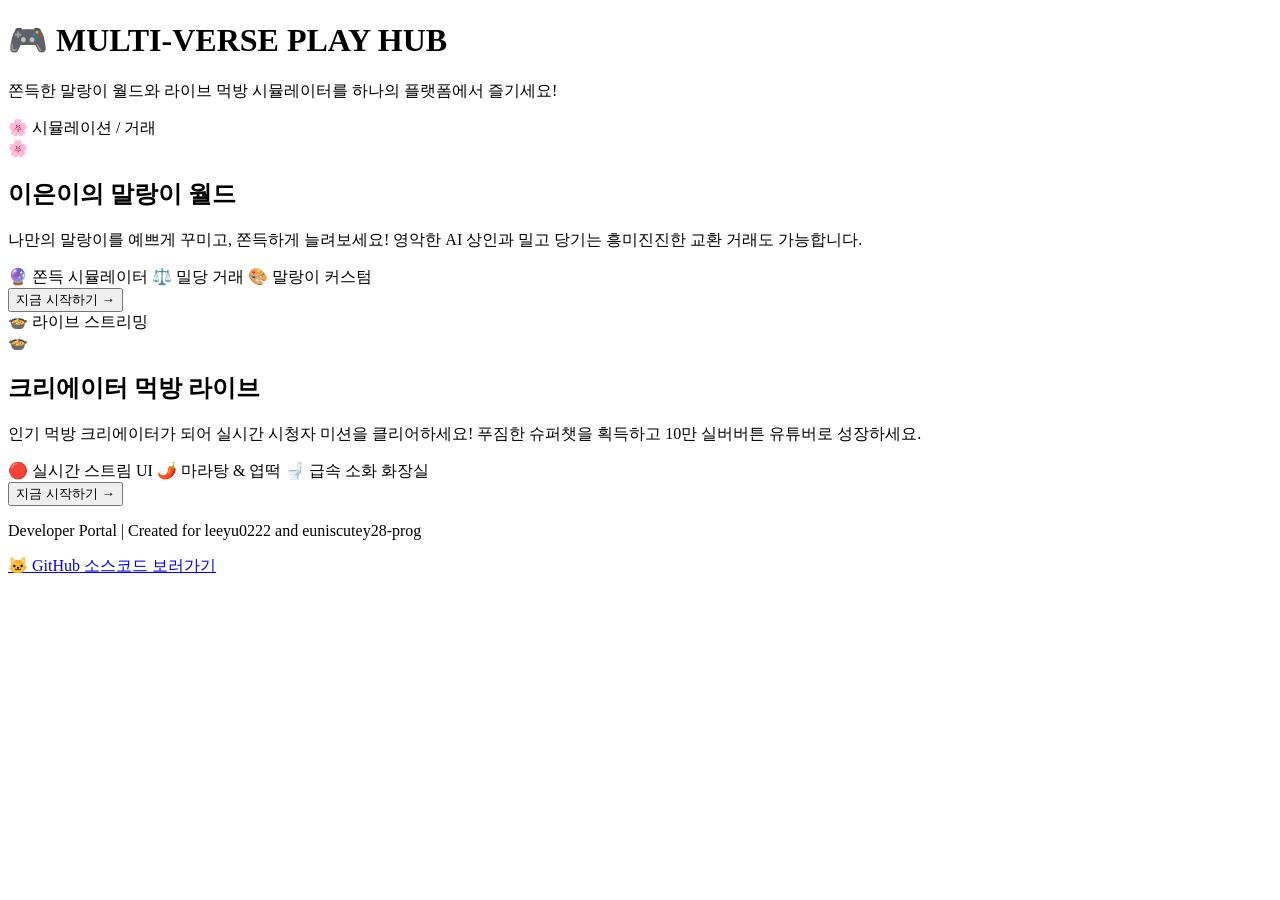
==== commit 697d4788: "Upload index.html" ====
--- a/index.html
+++ b/index.html
@@ -3,439 +3,160 @@
 <head>
     <meta charset="UTF-8">
     <meta name="viewport" content="width=device-width, initial-scale=1.0">
-    <title>YouTube Creator Mukbang Live - 크리에이터 먹방 라이브</title>
-    <meta name="description" content="인기 먹방 크리에이터가 되어 실시간 미션을 해결하고, 고액의 슈퍼챗 후원을 유도해 대기업 실버버튼 유튜버로 성장하세요!">
+    <title>🎮 MULTI-VERSE GAMING ZONE - 말랑이 월드 x 먹방 시뮬레이터</title>
+    <meta name="description" content="쫀득쫀득 귀여운 말랑이 월드와 침샘 자극 먹방 라이브 시뮬레이터를 한 플랫폼에서 편리하게 플레이하세요!">
     
     <!-- Google Fonts -->
     <link rel="preconnect" href="https://fonts.googleapis.com">
     <link rel="preconnect" href="https://fonts.gstatic.com" crossorigin>
     <link href="https://fonts.googleapis.com/css2?family=Outfit:wght@300;400;600;700;900&family=Noto+Sans+KR:wght@300;400;500;700;900&display=swap" rel="stylesheet">
     
-    <link rel="stylesheet" href="index.css?v=100">
-
+    <link rel="stylesheet" href="portal.css?v=2">
 </head>
 <body>
-    <!-- Fullscreen celebration confetti canvas -->
-    <canvas id="confetti-canvas"></canvas>
+    <!-- Background Animated Particles -->
+    <div class="glow-bg"></div>
 
-    <div class="app-container">
-        <!-- YOUTUBE CREATOR STUDIO HEADER -->
-        <header class="studio-header">
-            <div class="header-left">
-                <!-- YouTube Logo SVG -->
-                <svg class="yt-logo" viewBox="0 0 200 60" width="120" height="36">
-                    <path fill="#FF0000" d="M63,14.8c-0.7-2.6-2.7-4.7-5.3-5.4C53,8,32,8,32,8S11,8,6.3,9.4c-2.6,0.7-4.6,2.7-5.3,5.4C0,19.5,0,29,0,29s0,9.5,1,14.2c0.7,2.6,2.7,4.7,5.3,5.4C11,50,32,50,32,50s21,0,25.7-1.4c2.6-0.7,4.6-2.7,5.3-5.4c1-4.7,1-14.2,1-14.2S64,19.5,63,14.8z"/>
-                    <polygon fill="#FFFFFF" points="26,38 43,29 26,20"/>
-                    <text x="75" y="42" font-family="'Outfit', sans-serif" font-weight="900" font-size="28" fill="#FFFFFF">Studio</text>
-                </svg>
-                <div class="stream-badge-group">
-                    <span class="live-dot"></span>
-                    <span class="live-label">LIVE STREAMING</span>
-                </div>
-            </div>
-            <div class="header-right">
-                <span class="server-status">🟢 관제 서버 정상 (1080p60)</span>
-            </div>
+    <!-- MAIN PLATFORM LOBBY -->
+    <div class="lobby-container" id="lobby-view">
+        <header class="lobby-header">
+            <h1 class="logo-title">🎮 MULTI-VERSE <span>PLAY HUB</span></h1>
+            <p class="logo-subtext">쫀득한 말랑이 월드와 라이브 먹방 시뮬레이터를 하나의 플랫폼에서 즐기세요!</p>
         </header>
 
-        <!-- MAIN CREATOR WORKSPACE GRID -->
-        <main class="creator-workspace">
-            
-            <!-- LEFT PANEL: CHAT & SUPER CHATS -->
-            <section class="workspace-panel chat-panel-container">
-                <div class="panel-head">
-                    <div class="panel-title">
-                        <span class="icon">💬</span>
-                        <h2>실시간 방송 채팅 피드</h2>
+        <main class="platform-grid">
+            <!-- Game Card 1: Mallangi World -->
+            <article class="platform-card card-pink" id="play-mallangi">
+                <div class="card-thumb">
+                    <span class="game-tag tag-pink">🌸 시뮬레이션 / 거래</span>
+                    <div class="card-icon">🌸</div>
+                </div>
+                <div class="card-content">
+                    <h2>이은이의 말랑이 월드</h2>
+                    <p>나만의 말랑이를 예쁘게 꾸미고, 쫀득하게 늘려보세요! 영악한 AI 상인과 밀고 당기는 흥미진진한 교환 거래도 가능합니다.</p>
+                    <div class="card-features">
+                        <span>🔮 쫀득 시뮬레이터</span>
+                        <span>⚖️ 밀당 거래</span>
+                        <span>🎨 말랑이 커스텀</span>
                     </div>
+                    <button class="play-btn">지금 시작하기 →</button>
                 </div>
-                
-                <!-- Pinned Super Chats Section -->
-                <div class="pinned-superchats" id="pinned-superchats-area">
-                    <!-- Super chat banners will attach here dynamically -->
+            </article>
+
+            <!-- Game Card 2: Mukbang Simulator -->
+            <article class="platform-card card-purple" id="play-mukbang">
+                <div class="card-thumb">
+                    <span class="game-tag tag-purple">🍲 라이브 스트리밍</span>
+                    <div class="card-icon">🍲</div>
                 </div>
-                
-                <!-- Chat Feed Scroll Container -->
-                <div class="chat-feed" id="chat-messages">
-                    <!-- Dynamic chat messages go here -->
+                <div class="card-content">
+                    <h2>크리에이터 먹방 라이브</h2>
+                    <p>인기 먹방 크리에이터가 되어 실시간 시청자 미션을 클리어하세요! 푸짐한 슈퍼챗을 획득하고 10만 실버버튼 유튜버로 성장하세요.</p>
+                    <div class="card-features">
+                        <span>🔴 실시간 스트림 UI</span>
+                        <span>🌶️ 마라탕 & 엽떡</span>
+                        <span>🚽 급속 소화 화장실</span>
+                    </div>
+                    <button class="play-btn">지금 시작하기 →</button>
                 </div>
-                
-                <!-- Chat Input (Interactive UI) -->
-                <div class="chat-input-wrapper">
-                    <input type="text" id="user-chat-input" placeholder="시청자들과 소통하기..." autocomplete="off">
-                    <button id="send-chat-btn">
-                        <svg viewBox="0 0 24 24" width="18" height="18" fill="currentColor">
-                            <path d="M2.01 21L23 12 2.01 3 2 10l15 2-15 2z"/>
-                        </svg>
-                    </button>
-                </div>
-            </section>
+            </article>
+        </main>
 
-            <!-- CENTER PANEL: CAMERA FEED & FOOD MENU -->
-            <section class="center-content">
-                
-                <!-- Camera Feed Container (Streaming screen) -->
-                <div class="camera-feed-box" id="stream-screen">
-                    <!-- Confetti particle element layer -->
-                    <div class="effect-layer" id="effect-layer"></div>
-
-                    <!-- Viewfinder Camera Overlays (Premium Detail) -->
-                    <div class="camera-grid-lines"></div>
-                    <div class="camera-corners"></div>
-                    <div class="camera-rec-group">
-                        <span class="rec-dot"></span>
-                        <span class="rec-text">REC</span>
-                        <span class="rec-quality">1080p 60fps</span>
-                    </div>
-
-                    <!-- Audio sound settings & Toilet -->
-                    <button class="sound-control-btn" id="sound-toggle-btn">🔊 Sound On</button>
-                    <button class="toilet-control-btn" id="toilet-btn">🚽 화장실 다녀오기 (소화)</button>
-
-                    <!-- Real-Time ASMR Mic Equalizer Graph -->
-                    <div class="asmr-mic-meter">
-                        <div class="mic-icon">🎙️ ASMR MIC</div>
-                        <div class="equalizer-bars" id="eq-bars">
-                            <div class="eq-bar" style="height: 10%"></div>
-                            <div class="eq-bar" style="height: 15%"></div>
-                            <div class="eq-bar" style="height: 8%"></div>
-                            <div class="eq-bar" style="height: 25%"></div>
-                            <div class="eq-bar" style="height: 18%"></div>
-                            <div class="eq-bar" style="height: 35%"></div>
-                            <div class="eq-bar" style="height: 12%"></div>
-                            <div class="eq-bar" style="height: 5%"></div>
-                        </div>
-                    </div>
-
-                    <!-- Dynamic Live Mission Box overlay -->
-                    <div class="live-mission-card" id="mission-card">
-                        <div class="mission-header">
-                            <span class="mission-tag">🚨 LIVE MISSION</span>
-                            <span class="mission-reward" id="mission-reward-txt">₩100,000 후원 예정</span>
-                        </div>
-                        <div class="mission-body">
-                            <p class="mission-desc" id="mission-desc-txt">15초 안에 떡볶이와 탕후루 3번 콤보 달성하기!</p>
-                            <!-- Progress bar -->
-                            <div class="mission-progress-container">
-                                <div class="mission-progress-bar" id="mission-progress-bar" style="width: 100%"></div>
-                            </div>
-                            <div class="mission-meta">
-                                <span class="mission-timer" id="mission-timer-txt">15.0초 남음</span>
-                                <span class="mission-status" id="mission-status-txt">진행도: 0 / 3</span>
-                            </div>
-                        </div>
-                    </div>
-
-                    <!-- Giant Overlay Alert for Super Chat Success -->
-                    <div class="superchat-fullscreen-overlay" id="superchat-overlay">
-                        <div class="sc-alert-card">
-                            <div class="sc-alert-header">
-                                <span class="sc-alert-name" id="sc-alert-user">쩝쩝박사</span>님이 슈퍼챗을 보냈습니다!
-                            </div>
-                            <div class="sc-alert-amount" id="sc-alert-price">₩100,000</div>
-                            <div class="sc-alert-message" id="sc-alert-msg">"미션 성공! 입안 가득 씹는 소리 레전드네요ㅋㅋㅋ"</div>
-                        </div>
-                    </div>
-
-                    <!-- Main Character View (The kid uploaded image) -->
-                    <div class="character-wrapper" id="avatar-container">
-                        <img src="assets/avatar_kid.png" alt="YouTube Mukbang Star" class="character-img" id="avatar-img">
-                        <!-- Chewing details -->
-                        <div class="chewing-crumbs" id="chewing-crumbs"></div>
-                        <div class="avatar-balloon" id="avatar-speech">어서오세요! 오늘 대박 폭풍먹방 달립니다! 😋</div>
-                    </div>
-                </div>
-
-                <!-- Food Menu Board -->
-                <div class="menu-board">
-                    <h3 class="board-title">🍽️ 오늘의 먹방 메뉴판 <span class="menu-subtitle">미션 클리어로 잠금 해제!</span></h3>
-                    
-                    <!-- Basic Foods (Available from start) -->
-                    <div class="menu-section-label">🟢 기본 메뉴</div>
-                    <div class="food-grid">
-                        <!-- Food 1: 마라탕 -->
-                        <div class="food-item-card" data-food="maratang">
-                            <div class="food-thumb">
-                                <img src="assets/maratang.jpg" alt="마라탕">
-                                <span class="food-flavor spicy-tag">🌶️ 마라</span>
-                            </div>
-                            <div class="food-details">
-                                <h4>🔥 마라탕</h4>
-                                <p>얼얼하고 중독적인 마라 국물! 스코빌 대폭발 예정</p>
-                                <div class="food-spec">
-                                    <span>🌶️ 맵기: +50</span>
-                                    <span>😋 포만감: +20</span>
-                                </div>
-                                <button class="feed-btn">한 입 먹이기</button>
-                            </div>
-                        </div>
-
-                        <!-- Food 2: 탕후루 -->
-                        <div class="food-item-card" data-food="tanghulu">
-                            <div class="food-thumb">
-                                <img src="assets/tanghulu.png" alt="탕후루">
-                                <span class="food-flavor sweet-tag">🍭 달달</span>
-                            </div>
-                            <div class="food-details">
-                                <h4>🍓 반짝 탕후루</h4>
-                                <p>와그작! 설탕막 ASMR 침샘 자극 한도초과</p>
-                                <div class="food-spec">
-                                    <span>🍭 단맛: +50</span>
-                                    <span>😋 포만감: +8</span>
-                                </div>
-                                <button class="feed-btn">한 입 먹이기</button>
-                            </div>
-                        </div>
-
-                        <!-- Food 3: 아이스크림 -->
-                        <div class="food-item-card" data-food="icecream">
-                            <div class="food-thumb">
-                                <img src="assets/icecream.png" alt="아이스크림">
-                                <span class="food-flavor cool-tag">❄️ 시원</span>
-                            </div>
-                            <div class="food-details">
-                                <h4>🍦 여름 아이스크림</h4>
-                                <p>매운맛 해소 필수템! 뚝딱 먹는 소리 귀 정화됨</p>
-                                <div class="food-spec">
-                                    <span>❄️ 해소: -20%</span>
-                                    <span>😋 포만감: +12</span>
-                                </div>
-                                <button class="feed-btn">한 입 먹이기</button>
-                            </div>
-                        </div>
-                    </div>
-
-                    <!-- Mission-Locked Foods -->
-                    <div class="menu-section-label locked-label">🔒 미션 클리어 후 해금</div>
-                    <div class="food-grid locked-food-grid">
-                        <!-- Food 4: 빙수 (Mission unlock) -->
-                        <div class="food-item-card locked-card" data-food="bingsu" id="food-bingsu">
-                            <div class="food-thumb">
-                                <img src="assets/bingsu.png" alt="빙수">
-                                <span class="food-flavor cool-tag">❄️ 빙수</span>
-                                <div class="lock-overlay">
-                                    <span class="lock-icon">🔒</span>
-                                    <span class="lock-text">미션 1 클리어</span>
-                                </div>
-                            </div>
-                            <div class="food-details">
-                                <h4>🍧 설빙 과일 빙수</h4>
-                                <p>여름 먹방 끝판왕! SULBING 공식 메뉴</p>
-                                <div class="food-spec">
-                                    <span>❄️ 청량감: +60</span>
-                                    <span>😋 포만감: +25</span>
-                                </div>
-                                <button class="feed-btn locked-btn" disabled>미션 1 클리어 필요</button>
-                            </div>
-                        </div>
-
-                        <!-- Food 5: 슬러쉬 (Mission unlock) -->
-                        <div class="food-item-card locked-card" data-food="slush" id="food-slush">
-                            <div class="food-thumb">
-                                <img src="assets/slush.png" alt="슬러쉬">
-                                <span class="food-flavor cool-tag">🧊 슬러쉬</span>
-                                <div class="lock-overlay">
-                                    <span class="lock-icon">🔒</span>
-                                    <span class="lock-text">미션 2 클리어</span>
-                                </div>
-                            </div>
-                            <div class="food-details">
-                                <h4>🥤 과일 슬러쉬</h4>
-                                <p>오렌지x딸기! 들이켜는 소리 ASMR 장인</p>
-                                <div class="food-spec">
-                                    <span>🧊 청량감: +45</span>
-                                    <span>😋 포만감: +15</span>
-                                </div>
-                                <button class="feed-btn locked-btn" disabled>미션 2 클리어 필요</button>
-                            </div>
-                        </div>
-
-                        <!-- Food 6: 엽기떡볶이 (Mission unlock) -->
-                        <div class="food-item-card locked-card" data-food="yeobgi" id="food-yeobgi">
-                            <div class="food-thumb">
-                                <img src="assets/tteokbokki.jpg" alt="엽기떡볶이">
-                                <span class="food-flavor spicy-tag">💀 극한매운맛</span>
-                                <div class="lock-overlay">
-                                    <span class="lock-icon">🔒</span>
-                                    <span class="lock-text">미션 3 클리어</span>
-                                </div>
-                            </div>
-                            <div class="food-details">
-                                <h4>💀 엽기떡볶이</h4>
-                                <p>스코빌 10만! 보는 사람도 매운 전설의 그 음식</p>
-                                <div class="food-spec">
-                                    <span>🌶️ 맵기: +90</span>
-                                    <span>😋 포만감: +30</span>
-                                </div>
-                                <button class="feed-btn locked-btn" disabled>미션 3 클리어 필요</button>
-                            </div>
-                        </div>
-
-                        <!-- Food 7: Takis (Final Boss Mission) -->
-                        <div class="food-item-card locked-card boss-card" data-food="takis" id="food-takis">
-                            <div class="food-thumb takis-thumb">
-                                <div class="takis-visual">
-                                    <span class="takis-logo">TAKIS</span>
-                                    <div class="takis-chips">🌀🌀🌀</div>
-                                </div>
-                                <span class="food-flavor boss-tag">🏆 FINAL BOSS</span>
-                                <div class="lock-overlay boss-lock">
-                                    <span class="lock-icon">👑</span>
-                                    <span class="lock-text">모든 미션 클리어</span>
-                                </div>
-                            </div>
-                            <div class="food-details">
-                                <h4>🌀 TAKIS FUEGO</h4>
-                                <p>멕시코산 고문 스낵! 전 세계 먹방 유튜버 최고 난이도</p>
-                                <div class="food-spec">
-                                    <span>💀 맵기: +MAX</span>
-                                    <span>⭐ 슈퍼챗: +₩500K</span>
-                                </div>
-                                <button class="feed-btn locked-btn" disabled>모든 미션 클리어 필요</button>
-                            </div>
-                        </div>
-                    </div>
-                </div>
-
-                                <button class="feed-btn">한 입 먹이기</button>
-                            </div>
-                        </div>
-
-                        <!-- Food 3: Sweet Tanghulu -->
-                        <div class="food-item-card" data-food="tanghulu">
-                            <div class="food-thumb">
-                                <img src="assets/tanghulu.jpg" alt="탕후루">
-                                <span class="food-flavor sweet-tag">🍭 단맛</span>
-                            </div>
-                            <div class="food-details">
-                                <h4>반짝 설탕막 딸기 탕후루</h4>
-                                <p>와지끈 설탕막 ASMR! 단짠 미션의 핵심 요소</p>
-                                <div class="food-spec">
-                                    <span>🍭 단맛: +50</span>
-                                    <span>😋 포만감: +10</span>
-                                </div>
-                                <button class="feed-btn">한 입 먹이기</button>
-                            </div>
-                        </div>
-                    </div>
-                </div>
-            </section>
-
-            <!-- RIGHT PANEL: DASHBOARD & UPGRADES -->
-            <section class="workspace-panel stats-panel-container">
-                <!-- YouTube Real-Time Live Analytics -->
-                <div class="panel-section analytics-section">
-                    <div class="panel-title">
-                        <span class="icon">📈</span>
-                        <h2>실시간 방송 분석기</h2>
-                    </div>
-                    
-                    <!-- Stats Dashboard Grid -->
-                    <div class="analytics-grid">
-                        <div class="analytics-card">
-                            <span class="card-lbl">실시간 시청자 수</span>
-                            <span class="card-val text-blue" id="viewer-count">14,200</span>
-                        </div>
-                        <div class="analytics-card">
-                            <span class="card-lbl">좋아요 수</span>
-                            <span class="card-val text-pink" id="like-count">8,530</span>
-                        </div>
-                        <div class="analytics-card full-width-card">
-                            <span class="card-lbl">실시간 유튜브 구독자 수</span>
-                            <span class="card-val text-red" id="sub-count">98,540</span>
-                            <!-- Progress bar to 100K (Silver Play Button) -->
-                            <div class="goal-sub-progress">
-                                <div class="goal-sub-fill" id="goal-sub-bar" style="width: 98.54%"></div>
-                            </div>
-                            <span class="goal-lbl">실버버튼(10만명) 달성율: <b id="goal-percent-lbl">98.54%</b></span>
-                        </div>
-                        <div class="analytics-card full-width-card gold-card">
-                            <span class="card-lbl">오늘의 누적 슈퍼챗 후원 총액</span>
-                            <span class="card-val text-gold" id="revenue-count">₩0</span>
-                        </div>
-                    </div>
-                </div>
-
-                <!-- Streamer Gauges (spice/fullness) -->
-                <div class="panel-section condition-section">
-                    <h2>🩺 크리에이터 상태 관리</h2>
-                    
-                    <!-- Fullness Gauge -->
-                    <div class="gauge-wrapper">
-                        <div class="gauge-header">
-                            <span>😋 위장 포만 게이지</span>
-                            <span id="fullness-txt">0%</span>
-                        </div>
-                        <div class="progress-track">
-                            <div class="progress-fill fill-blue" id="fullness-bar" style="width: 0%"></div>
-                        </div>
-                    </div>
-
-                    <!-- Spiciness Gauge -->
-                    <div class="gauge-wrapper">
-                        <div class="gauge-header">
-                            <span>🌶️ 맵기 데미지 게이지</span>
-                            <span id="spice-txt">0%</span>
-                        </div>
-                        <div class="progress-track">
-                            <div class="progress-fill fill-red" id="spice-bar" style="width: 0%"></div>
-                        </div>
-                    </div>
-
-                </div>
-
-                <!-- Upgrades / Level Shop -->
-                <div class="panel-section shop-section">
-                    <div class="panel-title">
-                        <span class="icon">🛒</span>
-                        <h2>크리에이터 장비 강화</h2>
-                    </div>
-                    <div class="equipment-list">
-                        <!-- Upgrade Item 1 -->
-                        <div class="equip-item" id="up-mic">
-                            <div class="equip-info">
-                                <span class="equip-name">🎙️ ASMR 콘덴서 마이크</span>
-                                <span class="equip-level" id="mic-lvl-lbl">Lv.1</span>
-                                <p>소리 전달력 증가 (미션 성공 시 보너스 수익 +20%)</p>
-                            </div>
-                            <button class="upgrade-btn" data-upgrade="mic">₩50,000</button>
-                        </div>
-
-                        <!-- Upgrade Item 2 -->
-                        <div class="equip-item" id="up-water">
-                            <div class="equip-info">
-                                <span class="equip-name">🥛 우유 및 해소수 세팅</span>
-                                <span class="equip-level" id="water-lvl-lbl">Lv.1</span>
-                                <p>매운맛 해소 속도 증가 (초당 회복력 +4)</p>
-                            </div>
-                            <button class="upgrade-btn" data-upgrade="water">₩70,000</button>
-                        </div>
-
-                        <!-- Upgrade Item 3 -->
-                        <div class="equip-item" id="up-stomach">
-                            <div class="equip-info">
-                                <span class="equip-name">💊 위장 소화제 세팅</span>
-                                <span class="equip-level" id="stomach-lvl-lbl">Lv.1</span>
-                                <p>소화율 강화 (최대 포만감 용량 +30% 증가)</p>
-                            </div>
-                            <button class="upgrade-btn" data-upgrade="stomach">₩90,000</button>
-                        </div>
-                    </div>
-                </div>
-            </section>
-        </main>
+        <footer class="lobby-footer">
+            <p>Developer Portal | Created for leeyu0222 and euniscutey28-prog</p>
+            <p class="repo-link"><a href="https://github.com/leeyu0222/mynewrepo" target="_blank">🐱 GitHub 소스코드 보러가기</a></p>
+        </footer>
     </div>
 
-    <!-- Silver Play Button popup container -->
-    <div class="silver-modal" id="silver-modal">
-        <div class="silver-card">
-            <div class="silver-trophy">🥈</div>
-            <h2>🎉 실버 크리에이터 어워즈 달성! 🎉</h2>
-            <p>축하합니다! 구독자 100,000명을 넘겨 유튜브 오피셜 <b>실버 플레이 버튼</b>을 획득했습니다! 전 세계 시청자들의 사랑을 받는 탑 대기업 유튜버로 도약했습니다!</p>
-            <button class="close-modal-btn" onclick="document.getElementById('silver-modal').style.display='none'">스트리밍 계속하기</button>
+    <!-- EMBEDDED GAME VIEWPORT -->
+    <div class="game-viewport" id="game-view" style="display: none;">
+        <!-- Top Control Navigation Bar -->
+        <nav class="viewport-nav">
+            <button class="back-to-lobby" id="lobby-btn">
+                <span class="icon">🏠</span> 로비로 돌아가기
+            </button>
+            <div class="active-game-title" id="active-game-title">게임 로딩 중...</div>
+            <div class="viewport-controls">
+                <button class="switch-game-btn" id="switch-btn">🔄 다른 게임으로 전환</button>
+                <button class="fullscreen-btn" id="fs-btn">🖥️ 전체화면</button>
+            </div>
+        </nav>
+
+        <!-- Game Iframe Container -->
+        <div class="iframe-container">
+            <iframe id="game-frame" src="about:blank" frameborder="0" allow="autoplay; microphone; camera;"></iframe>
         </div>
     </div>
 
-    <script src="app.js?v=100"></script>
+    <!-- JS Logic -->
+    <script>
+        const lobbyView = document.getElementById('lobby-view');
+        const gameView = document.getElementById('game-view');
+        const gameFrame = document.getElementById('game-frame');
+        const activeGameTitle = document.getElementById('active-game-title');
+        
+        const playMallangiBtn = document.getElementById('play-mallangi');
+        const playMukbangBtn = document.getElementById('play-mukbang');
+        const lobbyBtn = document.getElementById('lobby-btn');
+        const switchBtn = document.getElementById('switch-btn');
+        const fsBtn = document.getElementById('fs-btn');
+
+        const GAMES = {
+            mallangi: {
+                title: "🌸 이은이의 말랑이 월드",
+                url: "https://euniscutey28-prog.github.io/eunii-mallang/"
+            },
+            mukbang: {
+                title: "🍲 크리에이터 먹방 라이브",
+                url: "mukbang.html?v=100"
+            }
+        };
+
+        let currentActiveKey = null;
+
+        function launchGame(key) {
+            const game = GAMES[key];
+            if (!game) return;
+
+            currentActiveKey = key;
+            activeGameTitle.textContent = game.title;
+            
+            // Show game view, hide lobby
+            lobbyView.style.display = 'none';
+            gameView.style.display = 'flex';
+            
+            // Set iframe src
+            gameFrame.src = game.url;
+        }
+
+        function returnToLobby() {
+            // Unload iframe to save CPU/resources
+            gameFrame.src = "about:blank";
+            
+            gameView.style.display = 'none';
+            lobbyView.style.display = 'block';
+            currentActiveKey = null;
+        }
+
+        // Event Bindings
+        playMallangiBtn.addEventListener('click', () => launchGame('mallangi'));
+        playMukbangBtn.addEventListener('click', () => launchGame('mukbang'));
+        lobbyBtn.addEventListener('click', returnToLobby);
+        
+        switchBtn.addEventListener('click', () => {
+            const nextKey = currentActiveKey === 'mallangi' ? 'mukbang' : 'mallangi';
+            launchGame(nextKey);
+        });
+
+        fsBtn.addEventListener('click', () => {
+            if (!document.fullscreenElement) {
+                gameView.requestFullscreen().catch(err => {
+                    alert(`전체화면 모드를 켤 수 없습니다: ${err.message}`);
+                });
+            } else {
+                document.exitFullscreen();
+            }
+        });
+    </script>
 </body>
 </html>
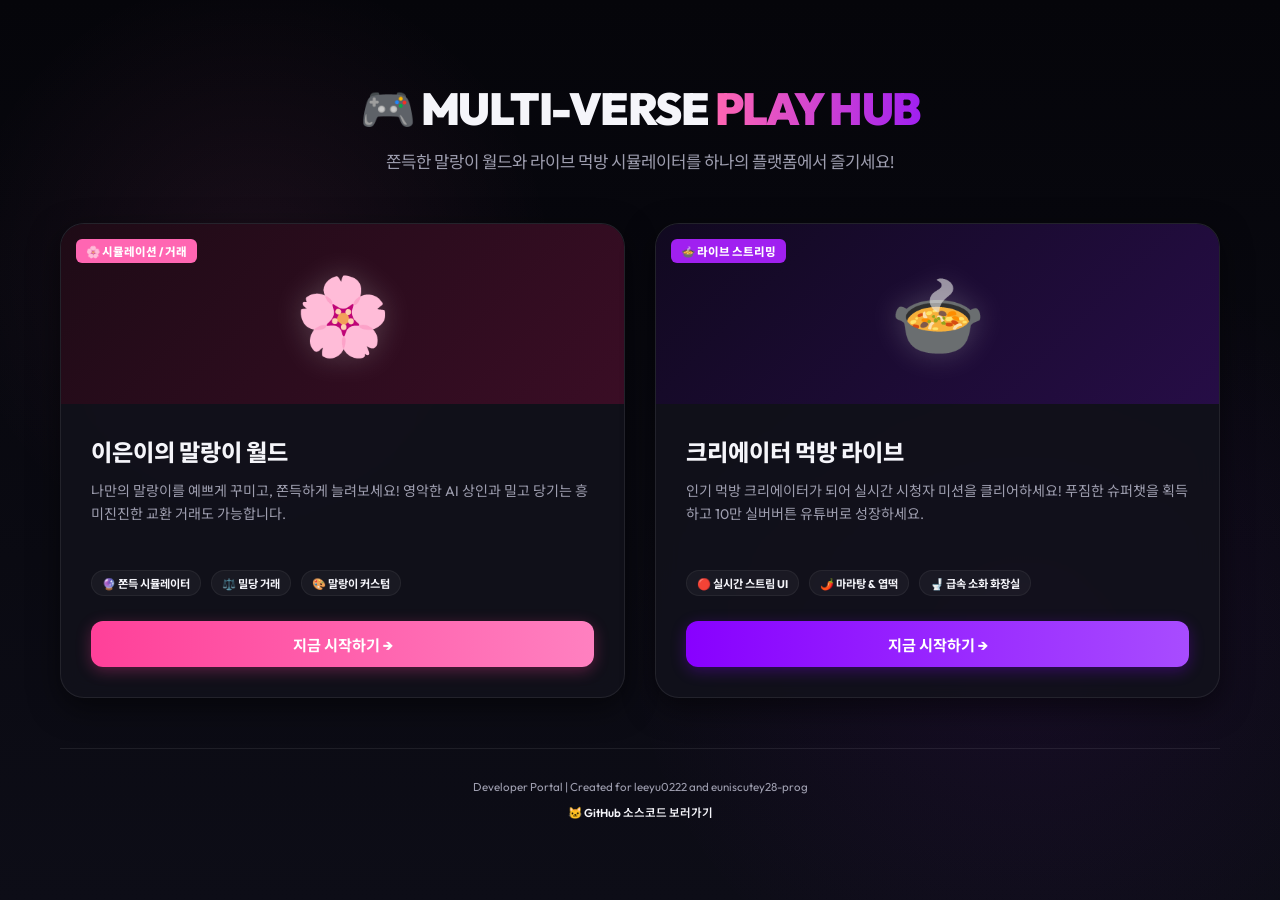
==== commit 602a3224: "Upload index.html" ====
--- a/index.html
+++ b/index.html
@@ -104,7 +104,7 @@
         const GAMES = {
             mallangi: {
                 title: "🌸 이은이의 말랑이 월드",
-                url: "https://euniscutey28-prog.github.io/eunii-mallang/"
+                url: "mallangi/index.html?v=100"
             },
             mukbang: {
                 title: "🍲 크리에이터 먹방 라이브",
--- a/portal.css
+++ b/portal.css
@@ -0,0 +1,354 @@
+/* ==========================================================================
+   MULTI-VERSE PLAY HUB - DESIGN SYSTEM & PORTAL CSS
+   ========================================================================== */
+:root {
+    --bg-main: #07070c;
+    --bg-panel: rgba(18, 18, 28, 0.85);
+    --border-color: rgba(255, 255, 255, 0.08);
+    --color-text: #f5f5fa;
+    --color-text-muted: #9e9eaf;
+    
+    --pink-neon: #ff66b2;
+    --pink-glow: rgba(255, 102, 178, 0.4);
+    
+    --purple-neon: #a020f0;
+    --purple-glow: rgba(160, 32, 240, 0.4);
+
+    --font-family: 'Outfit', 'Noto Sans KR', sans-serif;
+}
+
+* {
+    margin: 0;
+    padding: 0;
+    box-sizing: border-box;
+}
+
+body {
+    background-color: var(--bg-main);
+    color: var(--color-text);
+    font-family: var(--font-family);
+    min-height: 100vh;
+    overflow-x: hidden;
+    position: relative;
+}
+
+/* Background animated elements */
+.glow-bg {
+    position: absolute;
+    top: 0;
+    left: 0;
+    width: 100%;
+    height: 100%;
+    z-index: -1;
+    background: 
+        radial-gradient(circle 300px at 20% 30%, rgba(255,102,178,0.08) 0%, transparent 100%),
+        radial-gradient(circle 400px at 80% 70%, rgba(160,32,240,0.08) 0%, transparent 100%),
+        linear-gradient(180deg, #05050a 0%, #0d0d17 100%);
+}
+
+/* LOBBY VIEW */
+.lobby-container {
+    max-width: 1200px;
+    margin: 0 auto;
+    padding: 60px 20px;
+    min-height: 100vh;
+    display: flex;
+    flex-direction: column;
+    justify-content: center;
+}
+
+.lobby-header {
+    text-align: center;
+    margin-bottom: 50px;
+}
+
+.logo-title {
+    font-size: 2.8rem;
+    font-weight: 900;
+    letter-spacing: -1.5px;
+    margin-bottom: 12px;
+}
+
+.logo-title span {
+    background: linear-gradient(90deg, var(--pink-neon) 0%, var(--purple-neon) 100%);
+    -webkit-background-clip: text;
+    -webkit-text-fill-color: transparent;
+    background-clip: text;
+}
+
+.logo-subtext {
+    font-size: 1.05rem;
+    color: var(--color-text-muted);
+    font-weight: 400;
+    max-width: 600px;
+    margin: 0 auto;
+}
+
+/* CARDS GRID */
+.platform-grid {
+    display: grid;
+    grid-template-columns: repeat(2, 1fr);
+    gap: 30px;
+    margin-bottom: 50px;
+}
+
+.platform-card {
+    background: var(--bg-panel);
+    border: 1px solid var(--border-color);
+    border-radius: 24px;
+    overflow: hidden;
+    backdrop-filter: blur(12px);
+    display: flex;
+    flex-direction: column;
+    transition: all 0.4s cubic-bezier(0.25, 0.8, 0.25, 1);
+    cursor: pointer;
+    box-shadow: 0 10px 30px rgba(0,0,0,0.5);
+}
+
+.platform-card:hover {
+    transform: translateY(-8px);
+}
+
+.card-pink:hover {
+    border-color: var(--pink-neon);
+    box-shadow: 0 15px 40px var(--pink-glow);
+}
+
+.card-purple:hover {
+    border-color: var(--purple-neon);
+    box-shadow: 0 15px 40px var(--purple-glow);
+}
+
+.card-thumb {
+    height: 180px;
+    position: relative;
+    display: flex;
+    align-items: center;
+    justify-content: center;
+    overflow: hidden;
+}
+
+.card-pink .card-thumb {
+    background: linear-gradient(135deg, #1e0b16 0%, #3a0d25 100%);
+}
+
+.card-purple .card-thumb {
+    background: linear-gradient(135deg, #110920 0%, #260d46 100%);
+}
+
+.card-icon {
+    font-size: 4.8rem;
+    filter: drop-shadow(0 0 15px rgba(255,255,255,0.2));
+    animation: iconFloat 4s ease-in-out infinite;
+}
+
+.card-pink .card-icon {
+    animation-delay: 0s;
+}
+.card-purple .card-icon {
+    animation-delay: 2s;
+}
+
+@keyframes iconFloat {
+    0%, 100% { transform: translateY(0); }
+    50% { transform: translateY(-10px); }
+}
+
+.game-tag {
+    position: absolute;
+    top: 15px;
+    left: 15px;
+    font-size: 0.72rem;
+    font-weight: 800;
+    padding: 4px 10px;
+    border-radius: 6px;
+    color: white;
+}
+
+.tag-pink { background: var(--pink-neon); }
+.tag-purple { background: var(--purple-neon); }
+
+.card-content {
+    padding: 30px;
+    display: flex;
+    flex-direction: column;
+    flex: 1;
+}
+
+.card-content h2 {
+    font-size: 1.45rem;
+    font-weight: 800;
+    margin-bottom: 12px;
+}
+
+.card-content p {
+    font-size: 0.88rem;
+    color: var(--color-text-muted);
+    line-height: 1.6;
+    margin-bottom: 20px;
+    height: 70px;
+    overflow: hidden;
+}
+
+.card-features {
+    display: flex;
+    gap: 10px;
+    margin-bottom: 25px;
+    flex-wrap: wrap;
+}
+
+.card-features span {
+    font-size: 0.7rem;
+    font-weight: 700;
+    background: rgba(255,255,255,0.04);
+    border: 1px solid rgba(255,255,255,0.06);
+    padding: 4px 10px;
+    border-radius: 20px;
+    color: var(--color-text);
+}
+
+.play-btn {
+    margin-top: auto;
+    width: 100%;
+    padding: 12px;
+    border-radius: 12px;
+    font-family: var(--font-family);
+    font-weight: 700;
+    font-size: 0.95rem;
+    border: none;
+    color: white;
+    cursor: pointer;
+    transition: all 0.3s;
+}
+
+.card-pink .play-btn {
+    background: linear-gradient(90deg, #ff4099 0%, #ff80c0 100%);
+    box-shadow: 0 4px 15px rgba(255, 64, 153, 0.3);
+}
+
+.card-pink .play-btn:hover {
+    background: linear-gradient(90deg, #ff1a80 0%, #ff66b2 100%);
+}
+
+.card-purple .play-btn {
+    background: linear-gradient(90deg, #8800ff 0%, #a84cff 100%);
+    box-shadow: 0 4px 15px rgba(136, 0, 255, 0.3);
+}
+
+.card-purple .play-btn:hover {
+    background: linear-gradient(90deg, #6e00d6 0%, #9424ff 100%);
+}
+
+.lobby-footer {
+    text-align: center;
+    font-size: 0.72rem;
+    color: var(--color-text-muted);
+    border-top: 1px solid var(--border-color);
+    padding-top: 30px;
+}
+
+.repo-link {
+    margin-top: 10px;
+}
+
+.repo-link a {
+    color: var(--color-text);
+    text-decoration: none;
+    font-weight: 600;
+    transition: all 0.3s;
+}
+
+.repo-link a:hover {
+    color: var(--pink-neon);
+}
+
+/* GAME VIEWPORT */
+.game-viewport {
+    width: 100vw;
+    height: 100vh;
+    display: flex;
+    flex-direction: column;
+    background: #030305;
+    z-index: 1000;
+}
+
+.viewport-nav {
+    height: 55px;
+    background: #0d0d14;
+    border-bottom: 1px solid rgba(255,255,255,0.06);
+    display: flex;
+    justify-content: space-between;
+    align-items: center;
+    padding: 0 20px;
+}
+
+.back-to-lobby {
+    background: rgba(255,255,255,0.06);
+    border: 1px solid rgba(255,255,255,0.08);
+    color: var(--color-text);
+    font-family: var(--font-family);
+    font-weight: 700;
+    font-size: 0.8rem;
+    padding: 8px 15px;
+    border-radius: 6px;
+    cursor: pointer;
+    transition: all 0.2s;
+}
+
+.back-to-lobby:hover {
+    background: rgba(255,255,255,0.12);
+}
+
+.active-game-title {
+    font-weight: 800;
+    font-size: 0.95rem;
+    color: white;
+}
+
+.viewport-controls {
+    display: flex;
+    gap: 10px;
+}
+
+.switch-game-btn, .fullscreen-btn {
+    background: transparent;
+    border: 1px solid rgba(255,255,255,0.1);
+    color: var(--color-text-muted);
+    font-family: var(--font-family);
+    font-weight: 700;
+    font-size: 0.75rem;
+    padding: 8px 12px;
+    border-radius: 6px;
+    cursor: pointer;
+    transition: all 0.2s;
+}
+
+.switch-game-btn:hover, .fullscreen-btn:hover {
+    color: white;
+    border-color: rgba(255,255,255,0.3);
+}
+
+.iframe-container {
+    flex: 1;
+    width: 100%;
+    position: relative;
+}
+
+#game-frame {
+    position: absolute;
+    top: 0;
+    left: 0;
+    width: 100%;
+    height: 100%;
+}
+
+/* RESPONSIVE DESIGN */
+@media (max-width: 850px) {
+    .platform-grid {
+        grid-template-columns: 1fr;
+        gap: 20px;
+    }
+    .logo-title {
+        font-size: 2.2rem;
+    }
+}
